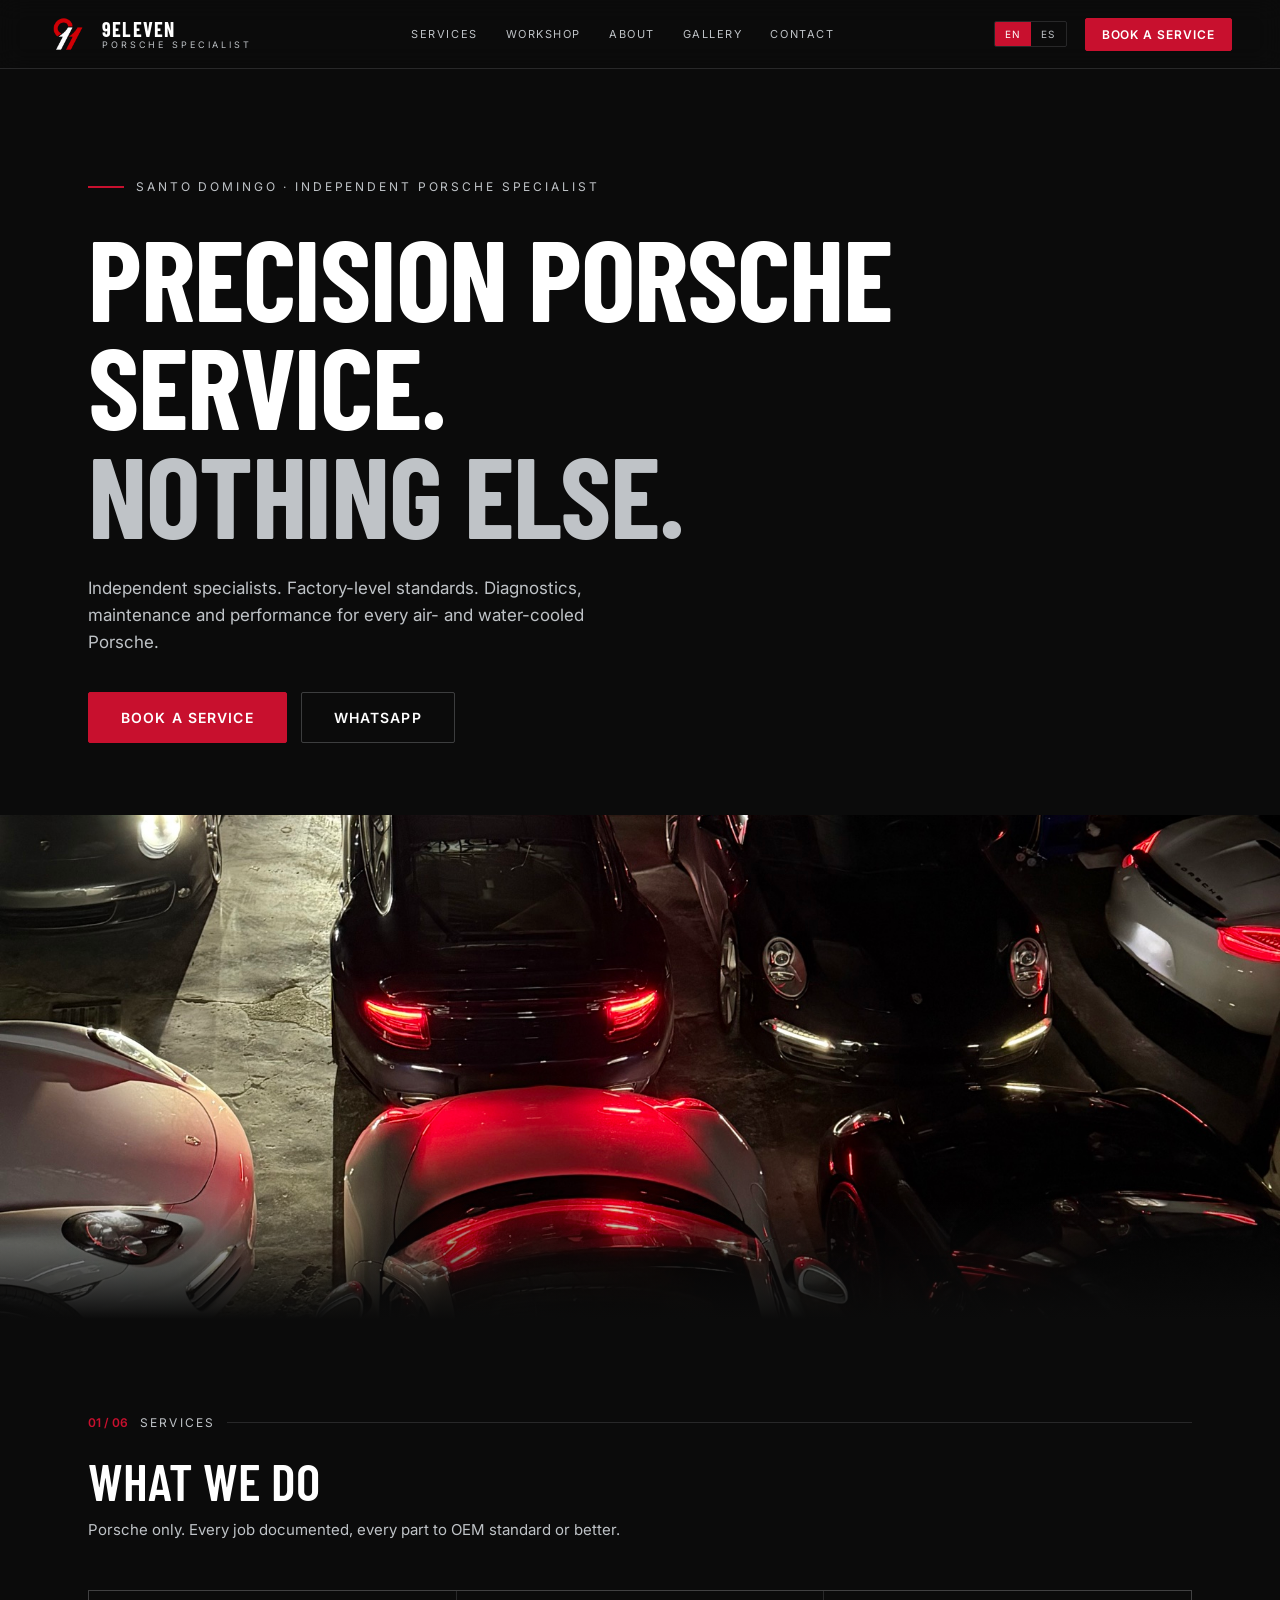
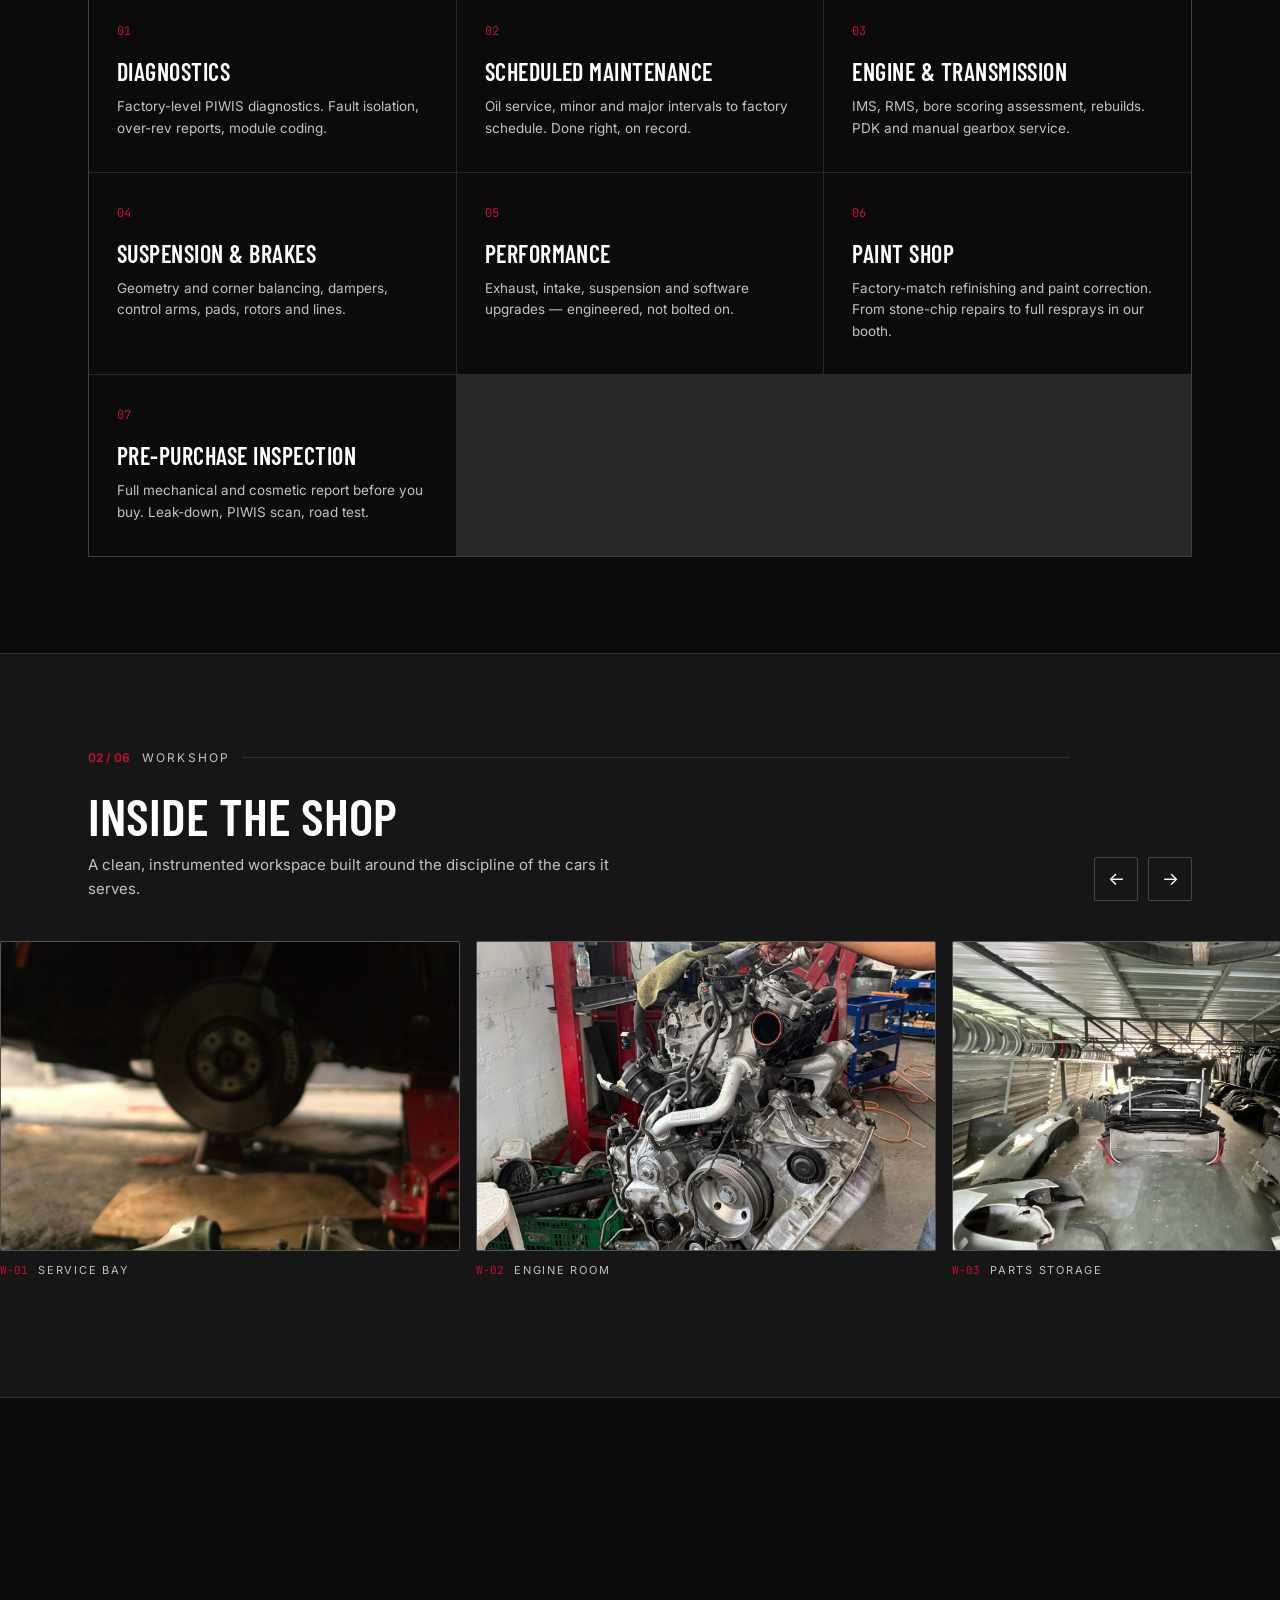
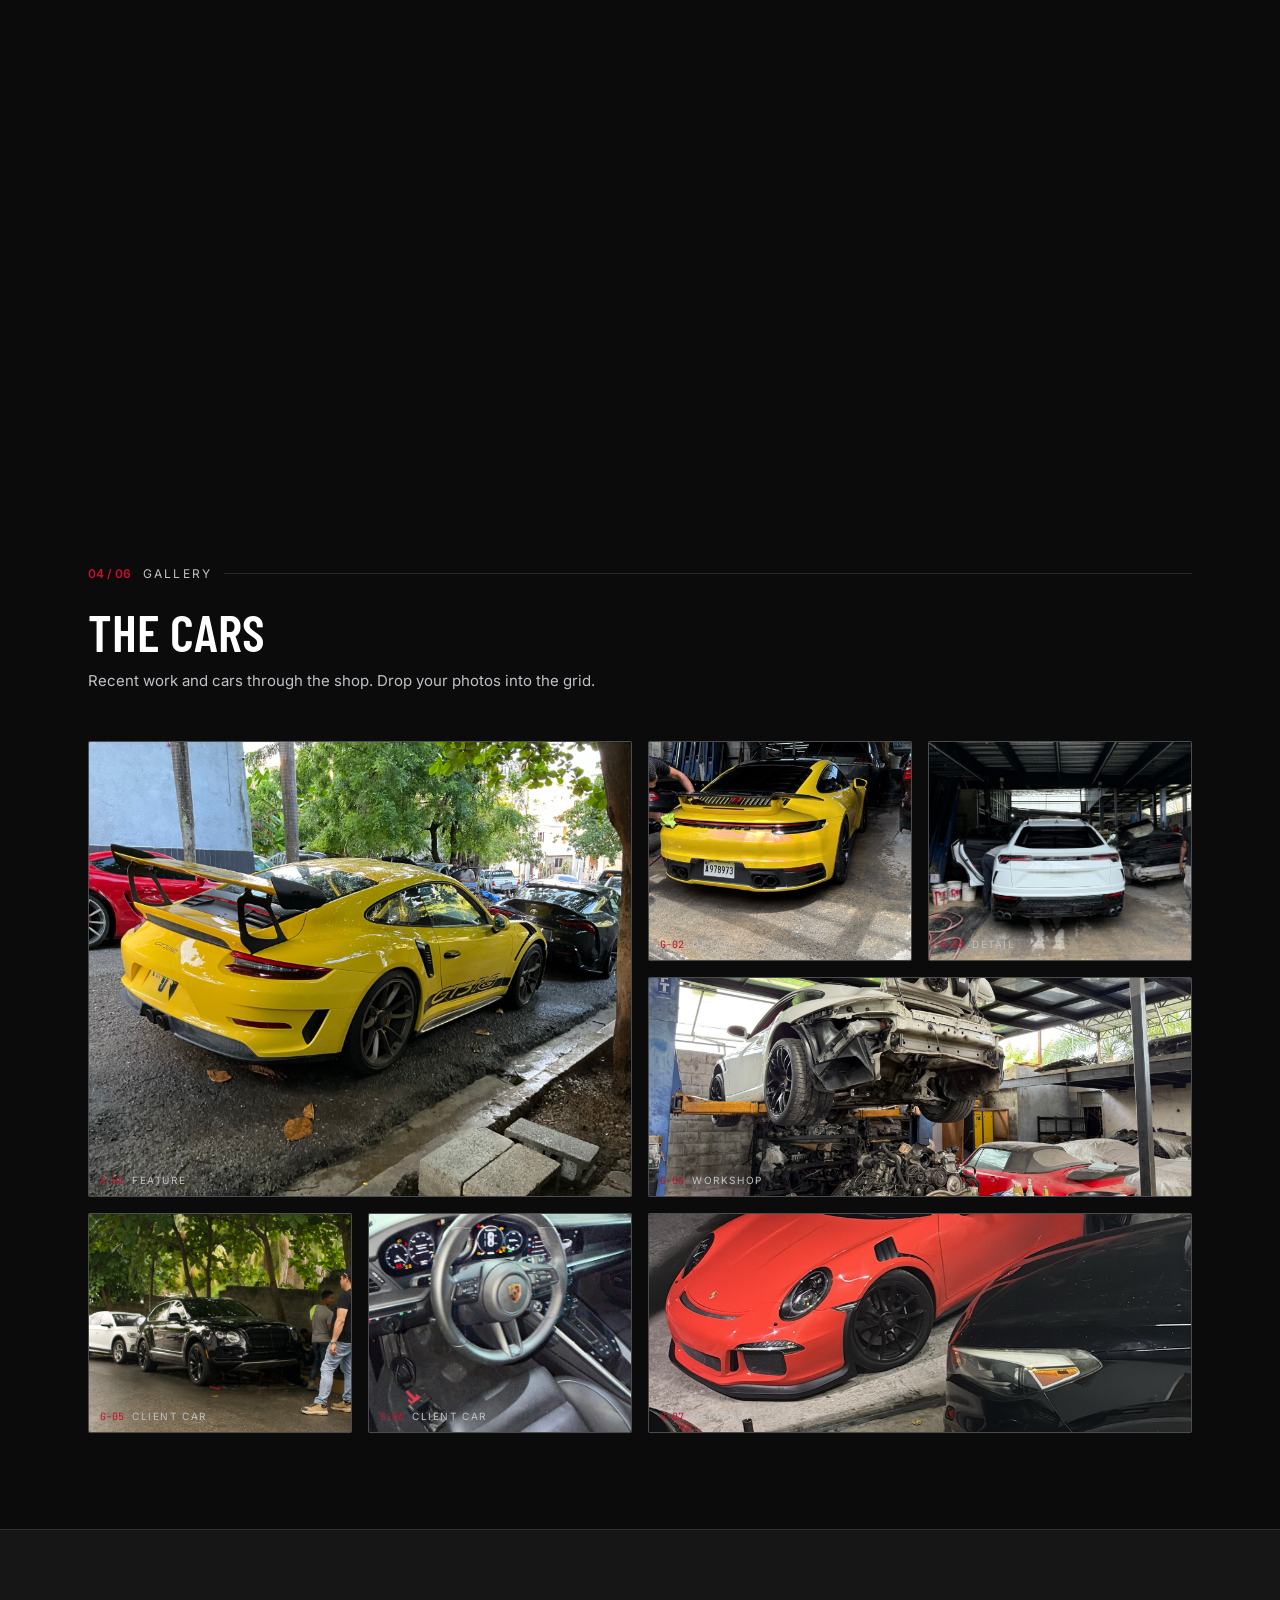
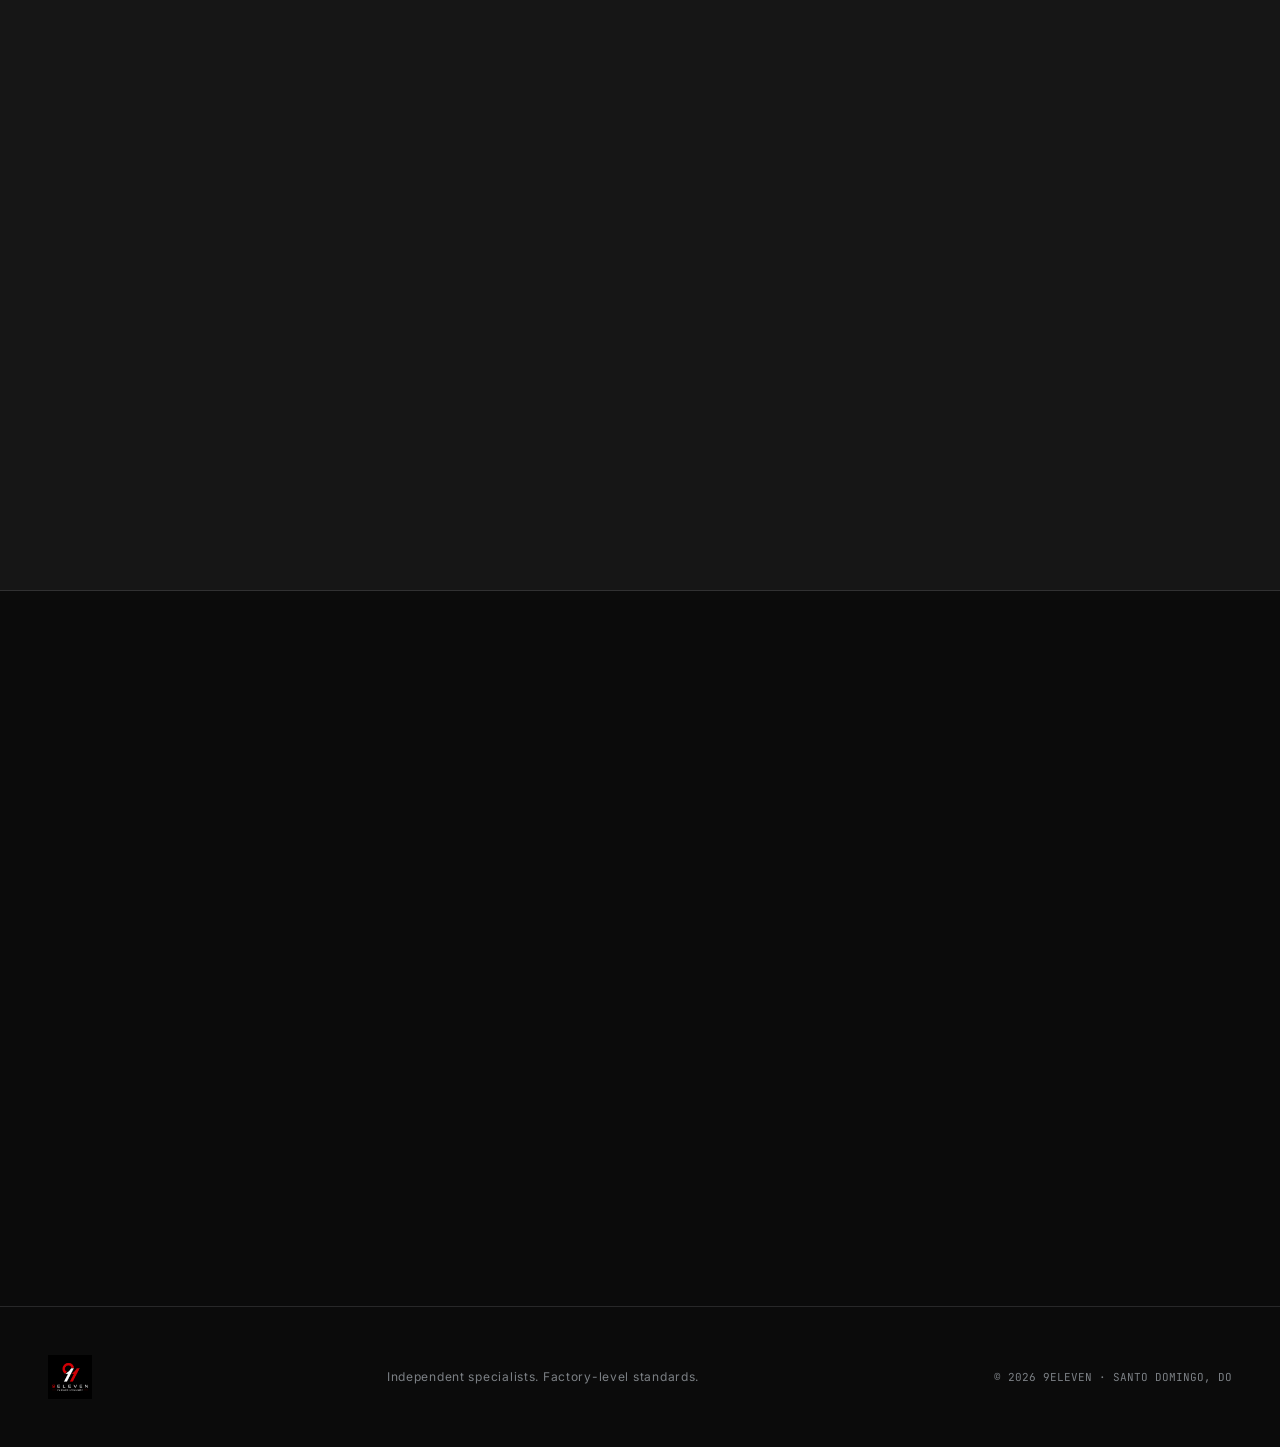
==== index.html @ f0d61837 "9Eleven Porsche specialist website — static site Independent Porsche workshop landing page for Santo" ====
<!DOCTYPE html>
<html lang="en">
<head>
<meta charset="utf-8">
<meta name="viewport" content="width=device-width, initial-scale=1">
<title>9ELEVEN — Independent Porsche Specialist, Santo Domingo</title>
<meta name="description" content="9Eleven is an independent Porsche workshop in Santo Domingo. Diagnostics, maintenance and performance for every air- and water-cooled Porsche.">
<link rel="icon" href="assets/logo-mark-transparent.png">
<link rel="stylesheet" href="styles.css?v=2">
</head>
<body>

<header class="site-header">
  <a href="#top" class="brand">
    <img src="assets/logo-mark-transparent.png" alt="9Eleven mark">
    <span class="brand-text">
      <span class="brand-name">9ELEVEN</span>
      <span class="brand-sub" data-t="navSub">Porsche Specialist</span>
    </span>
  </a>
  <nav class="main-nav" id="mainNav">
    <a href="#services" data-t="navServices">Services</a>
    <a href="#workshop" data-t="navWorkshop">Workshop</a>
    <a href="#about" data-t="navAbout">About</a>
    <a href="#gallery" data-t="navGallery">Gallery</a>
    <a href="#contact" data-t="navContact">Contact</a>
  </nav>
  <div class="header-right">
    <div class="lang-toggle">
      <button type="button" data-lang="en" class="active">EN</button>
      <button type="button" data-lang="es">ES</button>
    </div>
    <a href="#booking" class="btn btn-primary btn-sm" data-t="ctaBook">Book a service</a>
    <button type="button" class="nav-toggle" id="navToggle" aria-label="Menu" aria-expanded="false">
      <svg width="18" height="18" viewBox="0 0 24 24" fill="none" stroke="currentColor" stroke-width="2"><line x1="3" y1="6" x2="21" y2="6"/><line x1="3" y1="12" x2="21" y2="12"/><line x1="3" y1="18" x2="21" y2="18"/></svg>
    </button>
  </div>
</header>

<section id="top" class="hero">
  <div data-reveal="1">
    <div class="hero-eyebrow">
      <span class="bar"></span>
      <span data-t="heroEyebrow">Santo Domingo · Independent Porsche Specialist</span>
    </div>
    <h1><span data-t="heroTitle1">Precision Porsche service.</span><br><span class="dim" data-t="heroTitle2">Nothing else.</span></h1>
    <p data-t="heroSub">Independent specialists. Factory-level standards. Diagnostics, maintenance and performance for every air- and water-cooled Porsche.</p>
    <div class="hero-ctas">
      <a href="#booking" class="btn btn-primary btn-lg" data-t="ctaBook">Book a service</a>
      <a href="https://wa.me/18094407325" target="_blank" rel="noopener" class="btn btn-outline btn-lg" data-t="ctaWhatsApp">WhatsApp</a>
    </div>
  </div>
</section>

<div class="hero-image">
  <img src="assets/hero-shop.jpg" alt="9Eleven workshop — a row of Porsches inside the shop, Santo Domingo">
  <div class="fade"></div>
</div>

<section id="services" class="services-section">
  <div data-reveal="1" class="services-head">
    <div class="section-label"><span class="idx">01 / 06</span><span class="lbl" data-t="secServices">Services</span><span class="rule"></span></div>
    <h2 class="section-title" data-t="servicesTitle">What we do</h2>
    <p class="section-lead" data-t="servicesLead">Porsche only. Every job documented, every part to OEM standard or better.</p>
  </div>
  <div class="services-grid" id="servicesGrid"></div>
</section>

<section id="workshop" class="workshop-section">
  <div class="workshop-head" data-reveal="1">
    <div class="lead-block">
      <div class="section-label"><span class="idx">02 / 06</span><span class="lbl" data-t="secWorkshop">Workshop</span><span class="rule"></span></div>
      <h2 class="section-title" data-t="workshopTitle">Inside the shop</h2>
      <p class="section-lead" data-t="workshopLead">A clean, instrumented workspace built around the discipline of the cars it serves.</p>
    </div>
    <div class="workshop-arrows">
      <button type="button" class="arrow-btn" id="galleryPrev" aria-label="Previous">←</button>
      <button type="button" class="arrow-btn" id="galleryNext" aria-label="Next">→</button>
    </div>
  </div>
  <div class="workshop-track" id="workshopTrack"></div>
</section>

<section id="about" class="about-section">
  <div class="about-grid">
    <div data-reveal="1">
      <div class="section-label"><span class="idx">03 / 06</span><span class="lbl" data-t="secAbout">About</span><span class="rule"></span></div>
      <h2 class="section-title" data-t="aboutTitle">Built by enthusiasts, run like a race shop</h2>
      <p data-t="aboutBody1">9Eleven is an independent Porsche workshop in Santo Domingo. We serve owners, collectors and drivers who expect the standards of Porsche Motorsport — not a general repair shop.</p>
      <p data-t="aboutBody2">One brand, done properly: factory tooling, documented procedures, and honest engineering advice on what your car needs — and what it does not.</p>
      <div class="about-stats" id="aboutStats"></div>
    </div>
    <div data-reveal="1" class="about-image">
      <div class="img-slot">
        <img src="assets/about-team.jpg" alt="The 9Eleven team with their Porsche 911 race car at the track" loading="lazy">
      </div>
    </div>
  </div>
</section>

<section id="gallery" class="gallery-section">
  <div data-reveal="1" class="services-head">
    <div class="section-label"><span class="idx">04 / 06</span><span class="lbl" data-t="secGallery">Gallery</span><span class="rule"></span></div>
    <h2 class="section-title" data-t="galleryTitle">The cars</h2>
    <p class="section-lead" data-t="galleryLead">Recent work and cars through the shop. Drop your photos into the grid.</p>
  </div>
  <div class="gallery-grid" id="galleryGrid"></div>
</section>

<section id="booking" class="booking-section">
  <div class="booking-grid">
    <div class="booking-info" data-reveal="1">
      <div class="section-label"><span class="idx">05 / 06</span><span class="lbl" data-t="secBooking">Booking</span><span class="rule"></span></div>
      <h2 class="section-title" data-t="bookingTitle">Book your service</h2>
      <p data-t="bookingLead">Tell us about your car. We confirm every request personally, usually within one business day.</p>
      <div class="booking-meta">
        <span>TEL / WHATSAPP — 809-440-7325</span>
        <span data-t="hoursValue">MON–FRI 8:00–17:30 · SAT 8:00–12:00</span>
        <span>SANTO DOMINGO, DO</span>
      </div>
    </div>
    <div data-reveal="1">
      <div class="card" id="bookingCard">
        <div class="confirm-panel" id="confirmPanel" hidden>
          <span class="badge" data-t="confirmBadge">Request received</span>
          <div class="confirm-title" data-t="confirmTitle">We will be in touch</div>
          <p class="confirm-summary" id="confirmSummary"></p>
          <button type="button" class="btn btn-outline btn-md" id="resetFormBtn" data-t="confirmNew">New request</button>
        </div>

        <form class="form-grid" id="bookingForm">
          <div class="form-row">
            <div class="field" id="field-name">
              <label for="f-name" data-t="fName">Name</label>
              <input class="ds-input" id="f-name" name="name" type="text" data-t-placeholder="fNamePh" placeholder="Your name">
              <span class="field-error" data-t="errRequired">Required</span>
            </div>
            <div class="field" id="field-phone">
              <label for="f-phone" data-t="fPhone">Phone / WhatsApp</label>
              <input class="ds-input" id="f-phone" name="phone" type="tel" placeholder="809-000-0000">
              <span class="field-error" data-t="errRequired">Required</span>
            </div>
          </div>
          <div class="form-row">
            <div class="field" id="field-vehicle">
              <label for="f-vehicle" data-t="fVehicle">Vehicle</label>
              <input class="ds-input" id="f-vehicle" name="vehicle" type="text" data-t-placeholder="fVehiclePh" placeholder="e.g. 911 Carrera S (997.2) 2010">
              <span class="field-error" data-t="errRequired">Required</span>
            </div>
            <div class="field" id="field-service">
              <label for="f-service" data-t="fService">Service</label>
              <select class="ds-select" id="f-service" name="service"></select>
              <span class="field-error" data-t="errRequired">Required</span>
            </div>
          </div>
          <div class="field">
            <label for="f-date" data-t="fDate">Preferred date</label>
            <input class="ds-input" id="f-date" name="date" type="date">
          </div>
          <div class="field">
            <label for="f-message" data-t="fMessage">Message</label>
            <textarea class="ds-textarea" id="f-message" name="message" rows="4" data-t-placeholder="fMessagePh" placeholder="Symptoms, history, or anything we should know"></textarea>
          </div>
          <div class="form-submit-row">
            <button type="submit" class="btn btn-primary btn-lg" data-t="submit">Request appointment</button>
            <span class="submit-note" data-t="submitNote">No payment required to request.</span>
          </div>
        </form>
      </div>
    </div>
  </div>
</section>

<section id="contact" class="contact-section">
  <div data-reveal="1" class="services-head">
    <div class="section-label"><span class="idx">06 / 06</span><span class="lbl" data-t="secContact">Contact</span><span class="rule"></span></div>
    <h2 class="section-title" data-t="contactTitle">Find us</h2>
  </div>
  <div class="contact-grid">
    <div class="contact-col" data-reveal="1">
      <div class="contact-block">
        <span class="k" data-t="phoneLabel">Phone / WhatsApp</span>
        <a href="tel:+18094407325" class="contact-phone">809-440-7325</a>
      </div>
      <div class="contact-block">
        <span class="k" data-t="hoursLabel">Hours</span>
        <span class="contact-hours" data-t="hoursValue">MON–FRI 8:00–17:30 · SAT 8:00–12:00</span>
      </div>
      <div class="contact-block">
        <span class="k" data-t="locationLabel">Location</span>
        <span class="contact-loc" data-t="locationValue">C. Altamira 14, Santo Domingo, Dominican Republic.</span>
      </div>
      <div class="contact-ctas">
        <a href="https://wa.me/18094407325" target="_blank" rel="noopener" class="btn btn-primary btn-md">WhatsApp</a>
        <a href="tel:+18094407325" class="btn btn-outline btn-md" data-t="callUs">Call us</a>
      </div>
    </div>
    <div class="contact-map" data-reveal="1">
      <iframe title="Fausto Shop Porsche Partes Servicio — C. Altamira 14, Santo Domingo" loading="lazy" referrerpolicy="no-referrer-when-downgrade"
        src="https://www.google.com/maps?q=Fausto+Shop+Porsche+Partes+Servicio,+C.+Altamira+14,+Santo+Domingo&ll=18.4990442,-69.9678748&z=16&output=embed"></iframe>
    </div>
  </div>
</section>

<footer class="site-footer">
  <img src="assets/logo-lockup-full.png" alt="9Eleven Porsche Specialist">
  <span class="footer-tag" data-t="footerTag">Independent specialists. Factory-level standards.</span>
  <span class="footer-copy">© 2026 9ELEVEN · SANTO DOMINGO, DO</span>
</footer>

<div class="wa-toast" id="waToast"></div>

<script src="script.js?v=7"></script>
</body>
</html>
---- styles.css ----
@import url('https://fonts.googleapis.com/css2?family=Barlow+Condensed:wght@400;500;600;700&family=Inter:wght@400;500;600;700&family=JetBrains+Mono:wght@400;500&display=swap');

:root{
  --black-matte:#0B0B0B;
  --black-carbon:#161616;
  --black-carbon-2:#1E1E1E;
  --white:#FFFFFF;
  --red-guards:#C8102E;
  --red-guards-hover:#E01230;
  --red-guards-press:#A20D26;
  --silver-metallic:#BFC3C7;
  --silver-metallic-dim:#7C8085;
  --line-hairline:rgba(191,195,199,0.16);
  --line-hairline-strong:rgba(191,195,199,0.28);

  --surface-base:var(--black-matte);
  --surface-raised:var(--black-carbon);
  --surface-raised-2:var(--black-carbon-2);
  --surface-inverse:var(--white);

  --text-primary:var(--white);
  --text-secondary:var(--silver-metallic);
  --text-tertiary:var(--silver-metallic-dim);
  --text-on-inverse:var(--black-matte);
  --text-accent:var(--red-guards);

  --accent-primary:var(--red-guards);
  --accent-primary-hover:var(--red-guards-hover);
  --accent-primary-press:var(--red-guards-press);

  --border-subtle:var(--line-hairline);
  --border-strong:var(--line-hairline-strong);
  --border-accent:var(--red-guards);

  --focus-ring:var(--red-guards);

  --font-display:"Barlow Condensed",Arial Narrow,sans-serif;
  --font-body:"Inter",Helvetica,Arial,sans-serif;
  --font-mono:"JetBrains Mono","Roboto Mono",Consolas,monospace;

  --radius-sm:2px;
  --radius-md:4px;
  --radius-pill:999px;

  --duration-fast:120ms;
  --duration-normal:220ms;
  --ease-standard:cubic-bezier(.4,0,.2,1);

  --shadow-card:0 1px 0 rgba(255,255,255,0.04) inset,0 20px 40px -20px rgba(0,0,0,0.8);
  --gradient-fade-bottom:linear-gradient(180deg,rgba(11,11,11,0) 0%,rgba(11,11,11,1) 100%);

  /* fluid layout scales */
  --pad-x:clamp(20px,5vw,48px);
  --pad-section:clamp(56px,10vw,96px);
}

*{box-sizing:border-box}
body{
  margin:0;
  background:var(--surface-base);
  color:#fff;
  font-family:var(--font-body);
  min-height:100vh;
}
a{color:var(--silver-metallic); text-decoration:none}
a:hover{color:var(--red-guards)}
::selection{background:var(--red-guards); color:#fff}
img{max-width:100%; display:block}
button{font-family:var(--font-body)}

.container{max-width:1200px; margin:0 auto; padding:0 var(--pad-x)}

/* NAV */
.site-header{
  position:sticky; top:0; z-index:50;
  display:flex; align-items:center; justify-content:space-between; gap:24px;
  padding:14px var(--pad-x);
  background:rgba(11,11,11,0.82);
  backdrop-filter:blur(12px);
  border-bottom:1px solid var(--border-subtle);
}
.brand{display:flex; align-items:center; gap:14px; text-decoration:none}
.brand img{height:40px; width:auto}
.brand-text{display:flex; flex-direction:column; line-height:1.05}
.brand-name{font-family:var(--font-display); font-size:20px; font-weight:700; letter-spacing:0.06em; color:#fff}
.brand-sub{font-size:9px; letter-spacing:0.32em; color:var(--text-secondary); text-transform:uppercase}

.main-nav{display:flex; align-items:center; gap:28px}
.main-nav a{
  font-size:11px; letter-spacing:0.14em; text-transform:uppercase;
  color:var(--text-secondary); text-decoration:none;
  transition:color var(--duration-fast) var(--ease-standard);
}
.main-nav a:hover{color:#fff}

.header-right{display:flex; align-items:center; gap:18px; flex:none}
.lang-toggle{display:flex; flex:none; border:1px solid var(--border-subtle); border-radius:2px; overflow:hidden}
.lang-toggle button{
  font-size:10px; letter-spacing:0.12em; padding:6px 10px; border:none; cursor:pointer;
  background:transparent; color:var(--text-secondary); font-family:var(--font-body);
  transition:all var(--duration-fast) var(--ease-standard);
}
.lang-toggle button.active{background:var(--red-guards); color:#fff}

.nav-toggle{display:none; background:transparent; border:1px solid var(--border-subtle); color:#fff; width:40px; height:36px; border-radius:2px; cursor:pointer; align-items:center; justify-content:center}

/* Button component */
.btn{
  font-family:var(--font-body); font-weight:600; letter-spacing:0.08em; text-transform:uppercase;
  border:1px solid transparent; border-radius:var(--radius-sm); cursor:pointer;
  transition:all var(--duration-fast) var(--ease-standard);
  display:inline-flex; align-items:center; justify-content:center; gap:8px;
  text-decoration:none;
}
.btn-sm{padding:8px 16px; font-size:12px}
.btn-md{padding:12px 24px; font-size:13px}
.btn-lg{padding:16px 32px; font-size:14px}
.btn-primary{background:var(--accent-primary); color:#fff; border-color:var(--accent-primary)}
.btn-primary:hover{background:var(--accent-primary-hover); border-color:var(--accent-primary-hover); color:#fff}
.btn-primary:active{background:var(--accent-primary-press); border-color:var(--accent-primary-press)}
.btn-outline{background:transparent; color:var(--text-primary); border-color:var(--border-strong)}
.btn-outline:hover{border-color:#fff; color:#fff}
.btn:disabled{cursor:not-allowed; opacity:0.4}

/* Section shared */
section{scroll-margin-top:72px}
.section-label{display:flex; align-items:center; gap:12px; font-family:var(--font-body)}
.section-label .idx{color:var(--text-accent); font-size:12px; font-weight:600; white-space:nowrap}
.section-label .lbl{font-size:12px; letter-spacing:0.18em; text-transform:uppercase; color:var(--text-secondary)}
.section-label .rule{flex:1; height:1px; background:var(--border-subtle)}
.section-title{font-family:var(--font-display); font-size:clamp(34px,5.5vw,52px); font-weight:600; text-transform:uppercase; line-height:1; margin:24px 0 12px}
.section-lead{color:var(--text-secondary); font-size:15px; max-width:560px; margin:0; line-height:1.6}

[data-reveal]{opacity:0; transform:translateY(26px); transition:opacity 0.7s cubic-bezier(0.2,0.6,0.2,1), transform 0.7s cubic-bezier(0.2,0.6,0.2,1)}
[data-reveal].is-visible{opacity:1; transform:translateY(0)}

/* HERO */
.hero{padding:clamp(64px,12vw,110px) var(--pad-x) clamp(48px,8vw,72px); max-width:1200px; margin:0 auto}
.hero-eyebrow{display:flex; align-items:center; gap:12px; margin-bottom:28px}
.hero-eyebrow .bar{width:36px; height:2px; background:var(--red-guards)}
.hero-eyebrow span{font-size:12px; letter-spacing:0.24em; text-transform:uppercase; color:var(--text-secondary)}
.hero h1{
  font-family:var(--font-display); font-size:clamp(56px,9vw,118px); font-weight:700; line-height:0.94;
  letter-spacing:-0.01em; text-transform:uppercase; margin:0; color:#fff; text-wrap:balance;
}
.hero h1 .dim{color:var(--text-secondary)}
.hero p{font-size:clamp(15px,2vw,17px); line-height:1.6; color:var(--text-secondary); max-width:520px; margin:28px 0 36px}
.hero-ctas{display:flex; gap:14px; flex-wrap:wrap}

.hero-image{position:relative; width:100%; height:clamp(260px,56vh,720px); min-height:260px}
.hero-image img{width:100%; height:100%; object-fit:cover}
.hero-image .fade{position:absolute; inset:auto 0 0 0; height:120px; background:var(--gradient-fade-bottom); pointer-events:none}

/* SERVICES */
.services-section{padding:var(--pad-section) var(--pad-x); max-width:1200px; margin:0 auto}
.services-head{margin-bottom:48px}
.services-grid{
  display:grid; grid-template-columns:repeat(auto-fit,minmax(300px,1fr)); gap:1px;
  background:var(--border-subtle); border:1px solid var(--border-subtle);
}
.service-card{background:var(--surface-base); padding:32px 28px; transition:background var(--duration-normal) ease}
.service-card:hover{background:var(--surface-raised)}
.service-num{font-family:var(--font-mono); font-size:12px; color:var(--text-accent); margin-bottom:18px}
.service-title{font-family:var(--font-display); font-size:24px; font-weight:600; text-transform:uppercase; letter-spacing:0.02em; margin-bottom:10px}
.service-desc{font-size:13.5px; line-height:1.6; color:var(--text-secondary)}

/* WORKSHOP GALLERY */
.workshop-section{padding:var(--pad-section) 0; background:var(--surface-raised); border-top:1px solid var(--border-subtle); border-bottom:1px solid var(--border-subtle)}
.workshop-head{max-width:1200px; margin:0 auto; padding:0 var(--pad-x) 40px; display:flex; align-items:flex-end; justify-content:space-between; gap:24px; flex-wrap:wrap}
.workshop-head .lead-block{flex:1}
.workshop-arrows{display:flex; gap:10px}
.arrow-btn{
  width:44px; height:44px; background:transparent; border:1px solid var(--border-strong); color:#fff;
  font-size:18px; cursor:pointer; border-radius:2px; transition:all var(--duration-fast) var(--ease-standard);
  display:flex; align-items:center; justify-content:center;
}
.arrow-btn:hover{border-color:#C8102E; color:#C8102E}
.workshop-track{display:flex; gap:16px; overflow-x:auto; scroll-snap-type:x mandatory; padding:0 var(--pad-x) 24px; scrollbar-width:none}
.workshop-track::-webkit-scrollbar{display:none}
.workshop-item{flex:none; width:min(460px,84vw); margin:0; scroll-snap-align:start}
.workshop-item .slot{width:100%; aspect-ratio:460/310; height:auto}
.workshop-item figcaption{display:flex; gap:10px; align-items:baseline; margin-top:12px}
.workshop-item .num{font-family:var(--font-mono); font-size:11px; color:var(--text-accent)}
.workshop-item .lbl{font-size:11px; letter-spacing:0.16em; text-transform:uppercase; color:var(--text-secondary)}

/* placeholder image slot */
.img-slot{
  position:relative; width:100%; height:100%;
  background:color-mix(in srgb, var(--silver-metallic) 8%, transparent);
  border:1px solid color-mix(in srgb, var(--silver-metallic) 30%, transparent);
  border-radius:2px; overflow:hidden;
  display:flex; flex-direction:column; align-items:center; justify-content:center; gap:8px;
  text-align:center; padding:16px;
}
.img-slot img{position:absolute; inset:0; width:100%; height:100%; object-fit:cover}
.img-slot svg{opacity:0.35; width:28px; height:28px}
.img-slot .cap{font-size:11px; letter-spacing:0.04em; color:var(--text-tertiary); max-width:85%; line-height:1.5}

/* ABOUT */
.about-section{padding:var(--pad-section) var(--pad-x); max-width:1200px; margin:0 auto}
.about-grid{display:grid; grid-template-columns:1.1fr 0.9fr; gap:clamp(32px,5vw,64px); align-items:start}
.about-grid p{color:var(--text-secondary); font-size:15px; line-height:1.7; margin:0 0 16px}
.about-stats{display:flex; gap:clamp(28px,5vw,56px); flex-wrap:wrap; margin-top:40px}
.stat-value{font-family:var(--font-display); font-size:clamp(32px,4.5vw,44px); line-height:1; color:#fff; font-weight:600}
.stat-value .unit{font-size:20px; color:var(--text-accent); margin-left:4px}
.stat-label{font-size:11px; letter-spacing:0.12em; text-transform:uppercase; color:var(--text-tertiary); margin-top:6px}
.about-image{width:100%; height:480px}

/* GALLERY GRID */
.gallery-section{padding:var(--pad-section) var(--pad-x); max-width:1200px; margin:0 auto}
.gallery-grid{display:grid; grid-template-columns:repeat(4,1fr); grid-auto-rows:clamp(160px,22vw,220px); gap:16px}
.gallery-item{margin:0; position:relative}
.gallery-item figcaption{position:absolute; left:12px; bottom:10px; display:flex; gap:8px; align-items:baseline; pointer-events:none; z-index:2}
.gallery-item .num{font-family:var(--font-mono); font-size:10px; color:var(--text-accent)}
.gallery-item .lbl{font-size:10px; letter-spacing:0.16em; text-transform:uppercase; color:var(--text-secondary)}
.gallery-item.c2{grid-column:span 2}
.gallery-item.r2{grid-row:span 2}

/* BOOKING */
.booking-section{padding:var(--pad-section) var(--pad-x); background:var(--surface-raised); border-top:1px solid var(--border-subtle); border-bottom:1px solid var(--border-subtle)}
.booking-grid{max-width:1200px; margin:0 auto; display:grid; grid-template-columns:0.8fr 1.2fr; gap:clamp(32px,5vw,64px); align-items:start}
.booking-info p{color:var(--text-secondary); font-size:15px; line-height:1.7; margin:0 0 28px}
.booking-meta{display:flex; flex-direction:column; gap:10px; font-family:var(--font-mono); font-size:13px; color:var(--text-secondary)}

.card{background:var(--surface-raised); border:1px solid var(--border-subtle); border-radius:var(--radius-md); box-shadow:var(--shadow-card); padding:24px}

.form-grid{display:flex; flex-direction:column; gap:18px}
.form-row{display:grid; grid-template-columns:1fr 1fr; gap:18px}
.field{display:flex; flex-direction:column; gap:5px}
.field label, .field-label{font-size:11px; letter-spacing:0.1em; text-transform:uppercase; color:var(--text-secondary)}
.field .field-error{font-size:11px; color:var(--red-guards); display:none}
.field.has-error .field-error{display:block}
.field.has-error input, .field.has-error select{border-color:var(--red-guards)}
input.ds-input, select.ds-select, textarea.ds-textarea{
  background:var(--surface-raised-2); border:1px solid var(--border-subtle); border-radius:var(--radius-sm);
  padding:11px 14px; color:var(--text-primary); font-size:14px; font-family:var(--font-body); outline:none;
  width:100%; transition:border-color var(--duration-fast) var(--ease-standard);
}
input.ds-input:focus, select.ds-select:focus, textarea.ds-textarea:focus{border-color:var(--focus-ring)}
textarea.ds-textarea{resize:vertical}
.form-submit-row{display:flex; align-items:center; gap:16px; flex-wrap:wrap}
.submit-note{font-size:12px; color:var(--text-tertiary)}

.badge{
  display:inline-flex; align-items:center; gap:6px; font-family:var(--font-body); font-size:11px; font-weight:600;
  letter-spacing:0.1em; text-transform:uppercase; padding:4px 10px; border-radius:var(--radius-pill);
  background:rgba(200,16,46,0.12); color:var(--red-guards); border:1px solid rgba(200,16,46,0.4);
}
.confirm-panel{display:flex; flex-direction:column; gap:18px; padding:24px 8px; align-items:flex-start}
.confirm-panel[hidden]{display:none}
.form-grid[hidden]{display:none}
.confirm-title{font-family:var(--font-display); font-size:clamp(26px,4vw,34px); font-weight:600; text-transform:uppercase; line-height:1.05}
.confirm-summary{color:var(--text-secondary); font-size:14px; line-height:1.7; margin:0}

/* CONTACT */
.contact-section{padding:var(--pad-section) var(--pad-x); max-width:1200px; margin:0 auto}
.contact-grid{display:grid; grid-template-columns:0.9fr 1.1fr; gap:clamp(32px,5vw,64px); align-items:stretch}
.contact-col{display:flex; flex-direction:column; gap:32px}
.contact-block{display:flex; flex-direction:column; gap:8px}
.contact-block .k{font-size:11px; letter-spacing:0.18em; text-transform:uppercase; color:var(--text-tertiary)}
.contact-phone{font-family:var(--font-display); font-size:clamp(30px,5vw,40px); font-weight:600; color:#fff; text-decoration:none; word-break:keep-all}
.contact-phone:hover{color:var(--red-guards)}
.contact-hours{font-family:var(--font-mono); font-size:14px; color:var(--text-secondary); line-height:1.8}
.contact-loc{font-size:15px; color:var(--text-secondary); line-height:1.6}
.contact-ctas{display:flex; gap:14px; margin-top:8px}
.contact-map{width:100%; min-height:380px}
.contact-map iframe{width:100%; height:100%; min-height:380px; border:0; border-radius:2px; filter:grayscale(0.4) invert(0.92) contrast(0.9);}

/* FOOTER */
.site-footer{border-top:1px solid var(--border-subtle); padding:clamp(28px,5vw,48px) var(--pad-x); display:flex; align-items:center; justify-content:space-between; gap:24px; flex-wrap:wrap}
.site-footer img{height:44px; width:auto}
.footer-tag{font-size:12px; color:var(--text-tertiary); letter-spacing:0.06em}
.footer-copy{font-family:var(--font-mono); font-size:11px; color:var(--text-tertiary)}

/* Toast (WhatsApp handoff notice) */
.wa-toast{
  position:fixed; left:50%; bottom:28px; transform:translate(-50%,20px); z-index:200;
  background:var(--surface-raised-2); border:1px solid var(--border-strong); border-radius:var(--radius-sm);
  padding:12px 18px; font-size:13px; color:#fff; box-shadow:var(--shadow-card); opacity:0; pointer-events:none;
  transition:all var(--duration-normal) var(--ease-standard); max-width:90vw; text-align:center;
}
.wa-toast.show{opacity:1; transform:translate(-50%,0)}

/* Tablet and below */
@media (max-width:960px){
  .main-nav{display:none}
  .main-nav.open{
    display:flex; flex-direction:column; align-items:flex-start; gap:0;
    position:absolute; top:100%; left:0; right:0;
    background:var(--surface-base); border-bottom:1px solid var(--border-subtle);
    padding:8px 20px 16px;
  }
  .main-nav.open a{padding:14px 0; width:100%; border-bottom:1px solid var(--border-subtle); font-size:13px}
  .main-nav.open a:last-child{border-bottom:none}
  .nav-toggle{display:flex}
  .about-grid, .booking-grid, .contact-grid{grid-template-columns:1fr}
  .about-image{height:clamp(280px,50vw,480px)}
  .contact-map{min-height:320px}
  .contact-map iframe{min-height:320px}
  .gallery-grid{grid-template-columns:repeat(2,1fr)}
  .gallery-item.c2{grid-column:span 2}
  .form-row{grid-template-columns:1fr}
}

/* Phones */
@media (max-width:600px){
  .gallery-grid{grid-template-columns:1fr; grid-auto-rows:clamp(200px,52vw,240px)}
  .gallery-item.c2{grid-column:span 1}
  .gallery-item.r2{grid-row:span 1}
  .hero-ctas .btn{flex:1 1 auto; min-width:0}
  .workshop-arrows{display:none}
  .confirm-panel{padding:16px 0}
  .card{padding:18px}
}

/* Small phones */
@media (max-width:520px){
  .header-right .btn-primary{display:none}
  .brand-sub{display:none}
  .brand img{height:34px}
  .header-right{gap:10px}
}
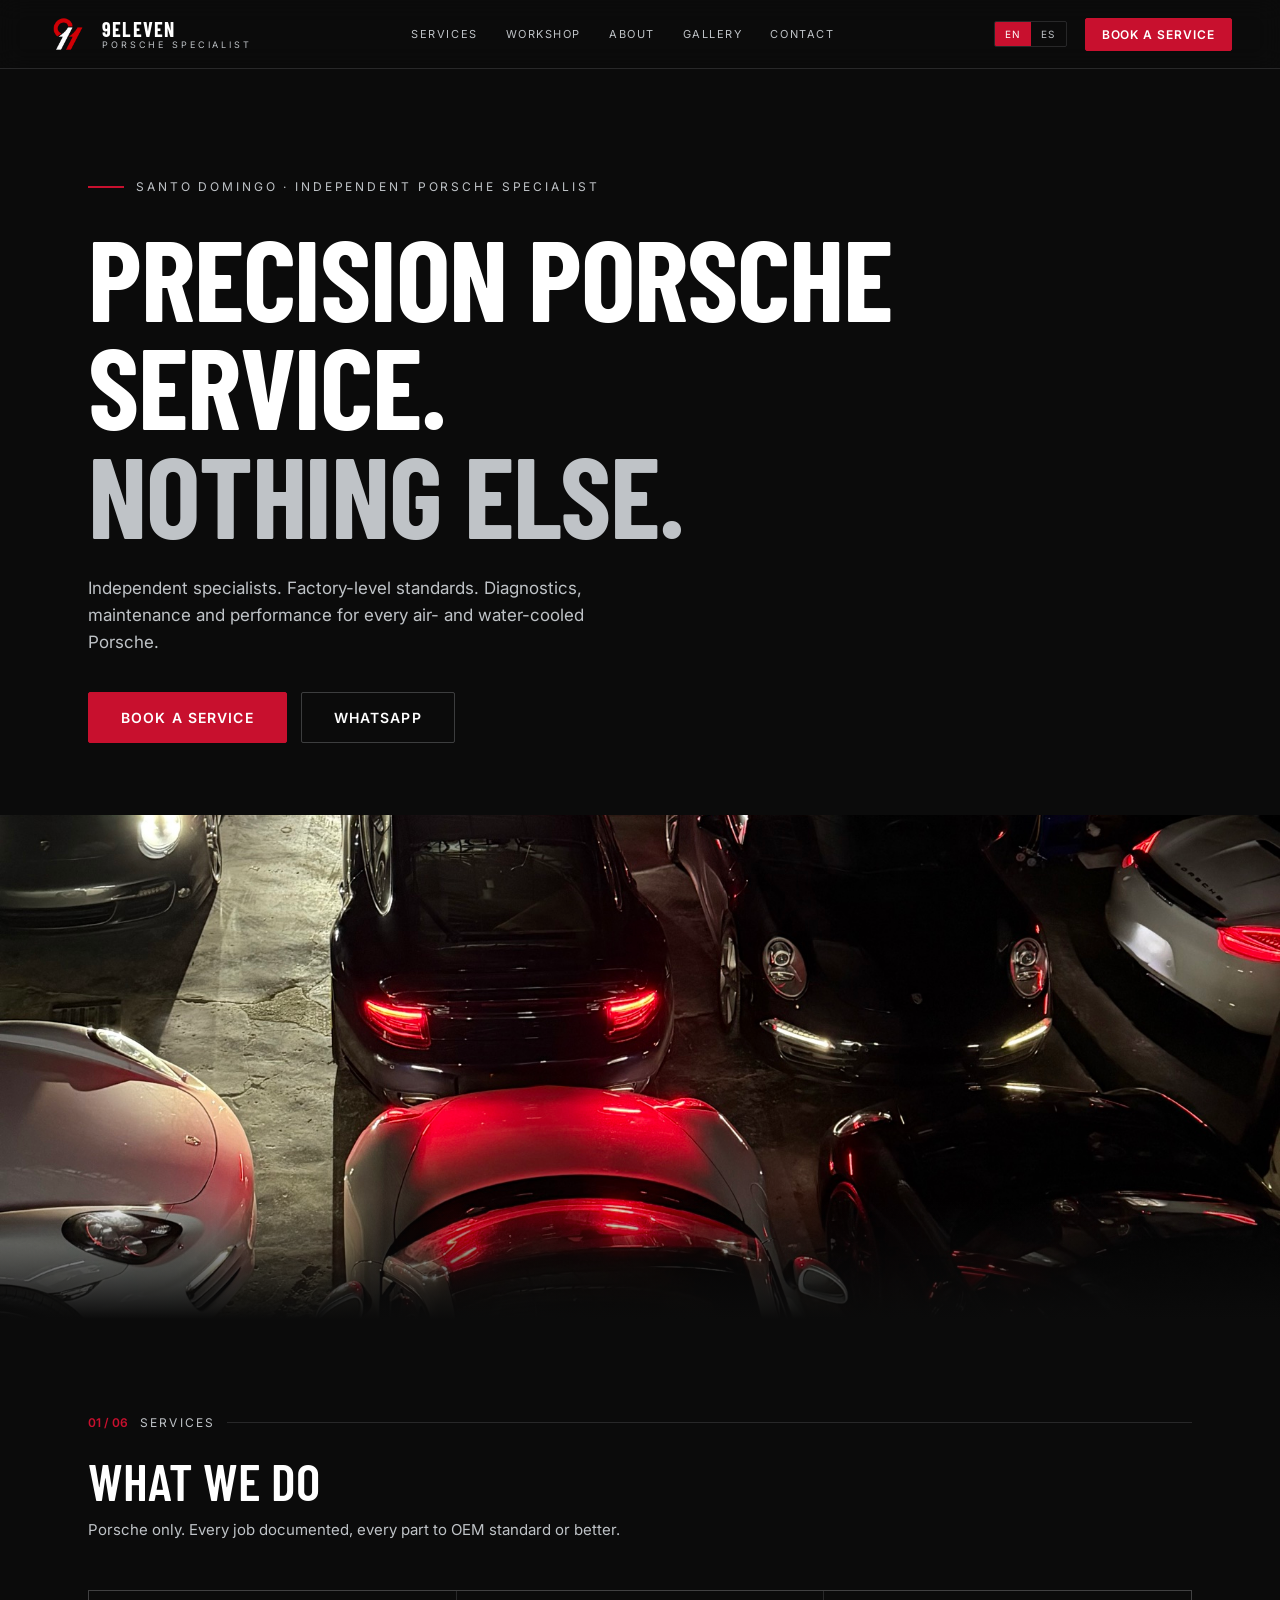
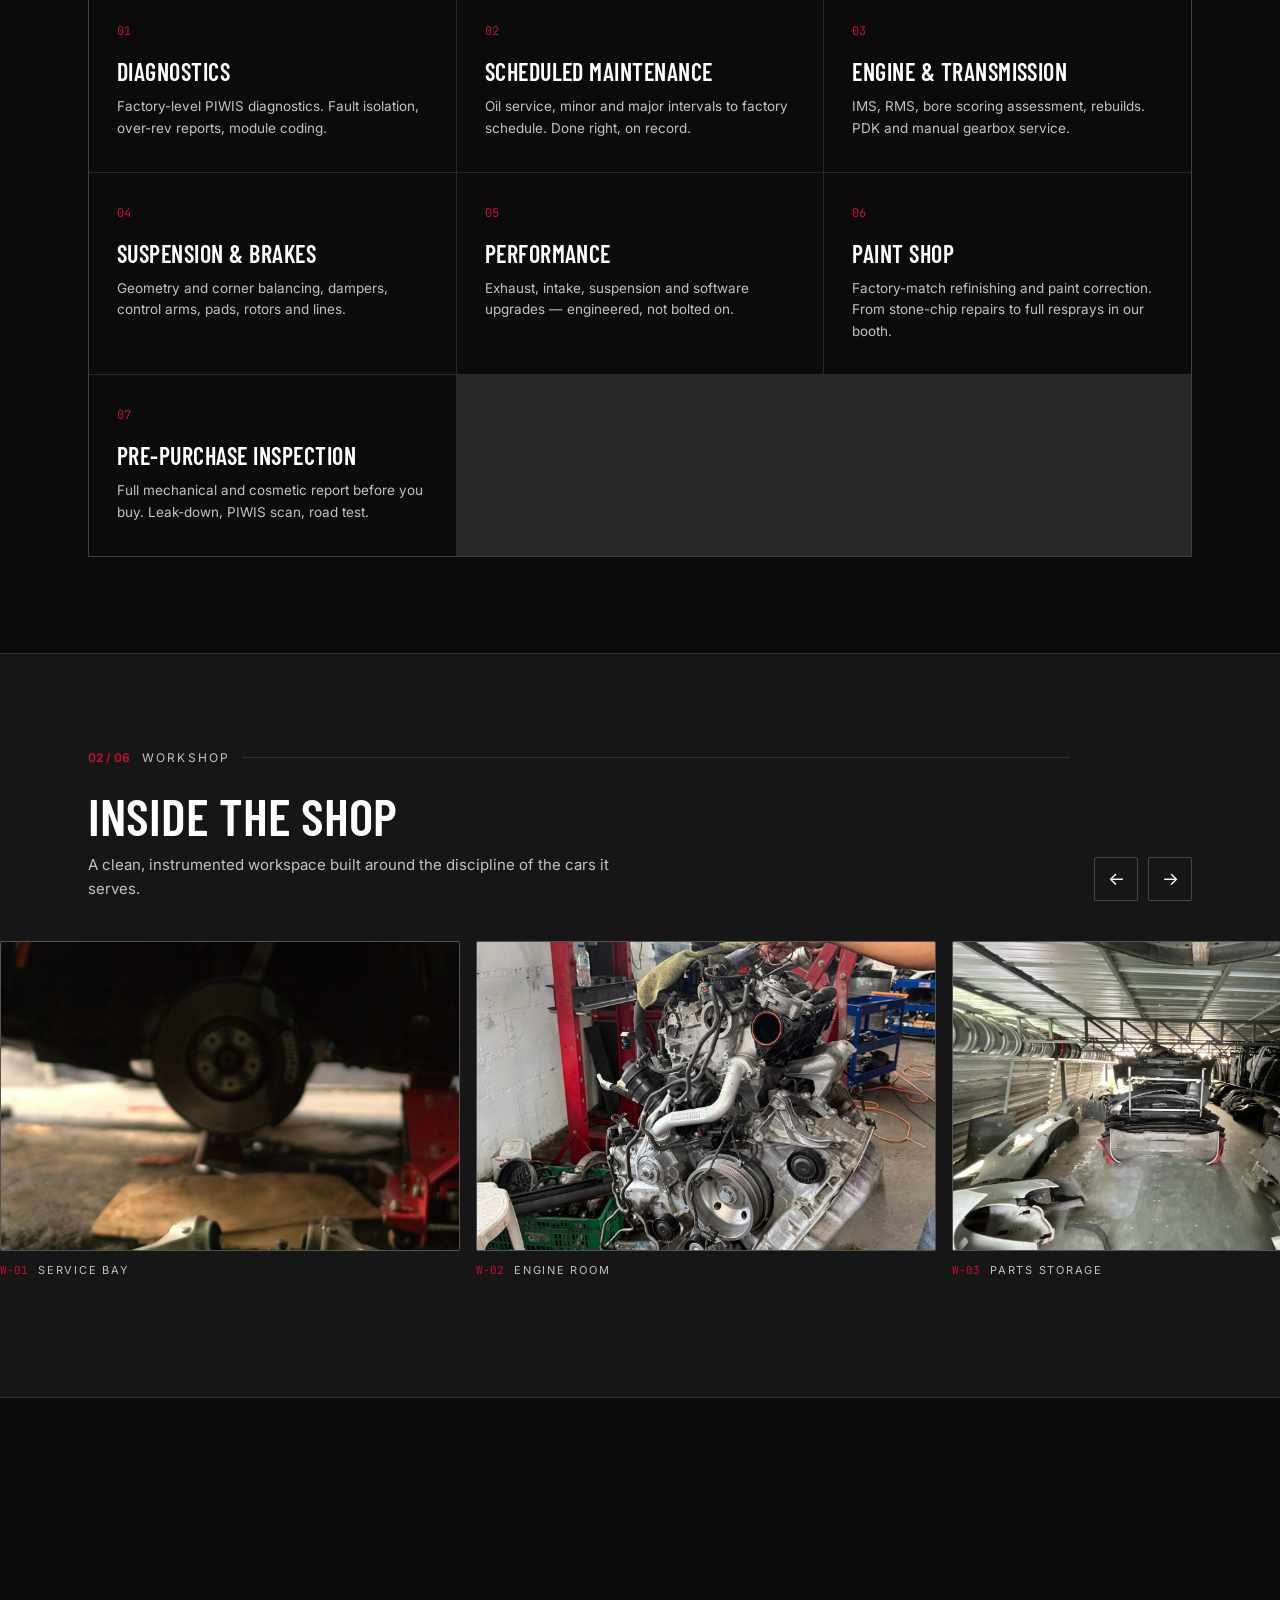
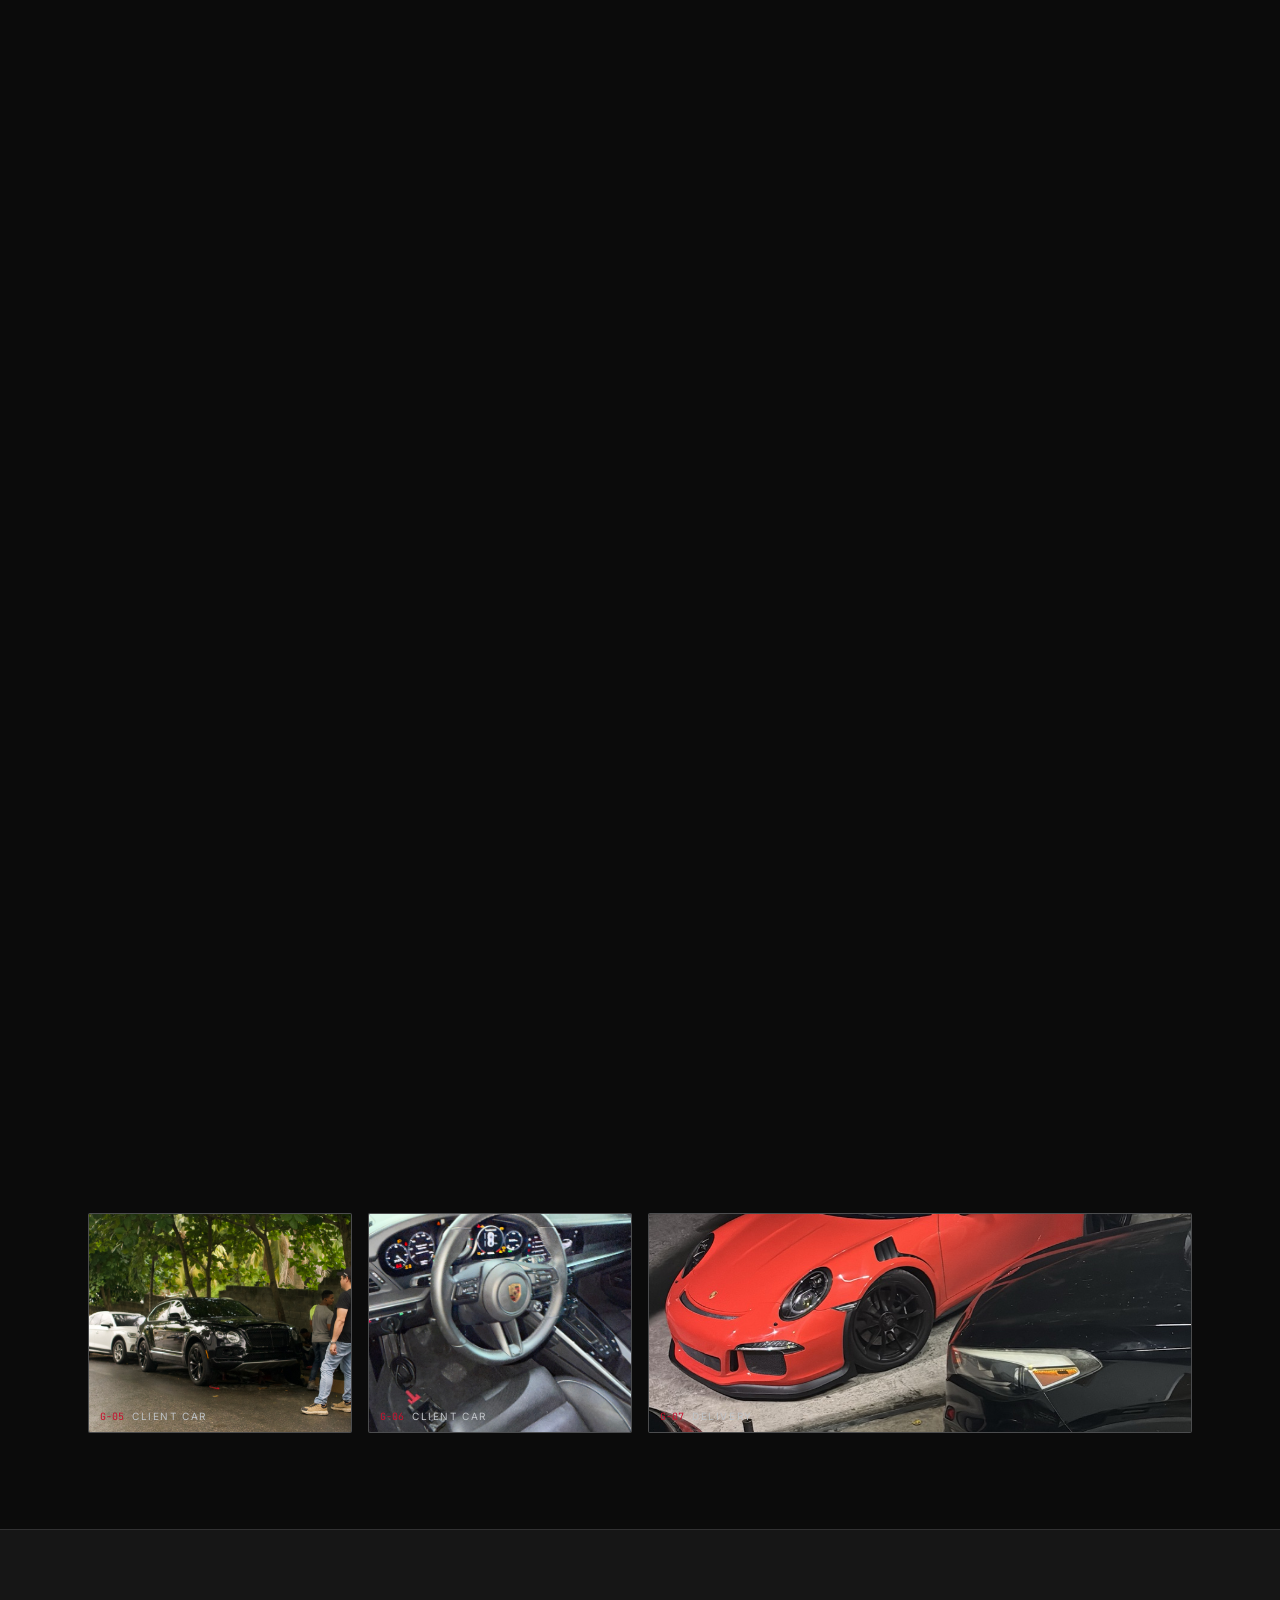
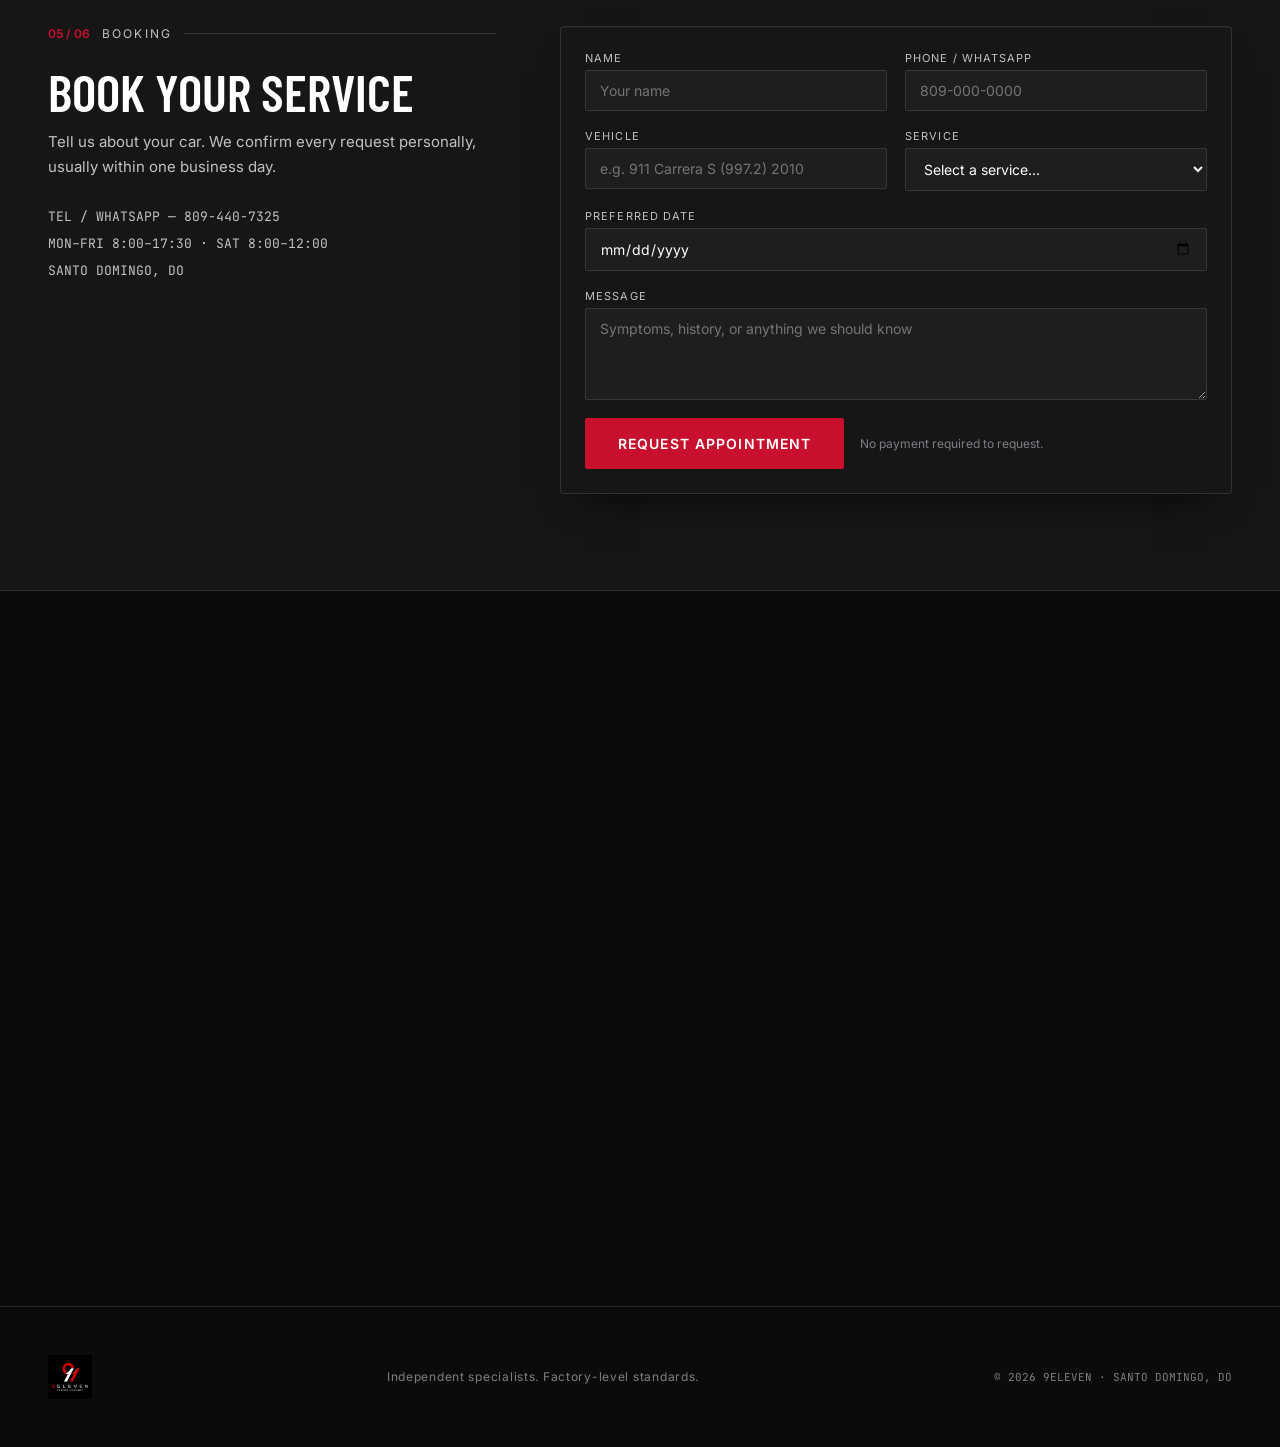
==== commit d26e4607: "Update Find Us map to 9Eleven Porsche Exclusive Google listing Co-Authored-By: Claude Opus 4.8 <nore" ====
--- a/index.html
+++ b/index.html
@@ -196,8 +196,8 @@
       </div>
     </div>
     <div class="contact-map" data-reveal="1">
-      <iframe title="Fausto Shop Porsche Partes Servicio — C. Altamira 14, Santo Domingo" loading="lazy" referrerpolicy="no-referrer-when-downgrade"
-        src="https://www.google.com/maps?q=Fausto+Shop+Porsche+Partes+Servicio,+C.+Altamira+14,+Santo+Domingo&ll=18.4990442,-69.9678748&z=16&output=embed"></iframe>
+      <iframe title="9Eleven Porsche Exclusive — C. Altamira 14, Santo Domingo" loading="lazy" referrerpolicy="no-referrer-when-downgrade"
+        src="https://www.google.com/maps?cid=709079651819508167&output=embed"></iframe>
     </div>
   </div>
 </section>
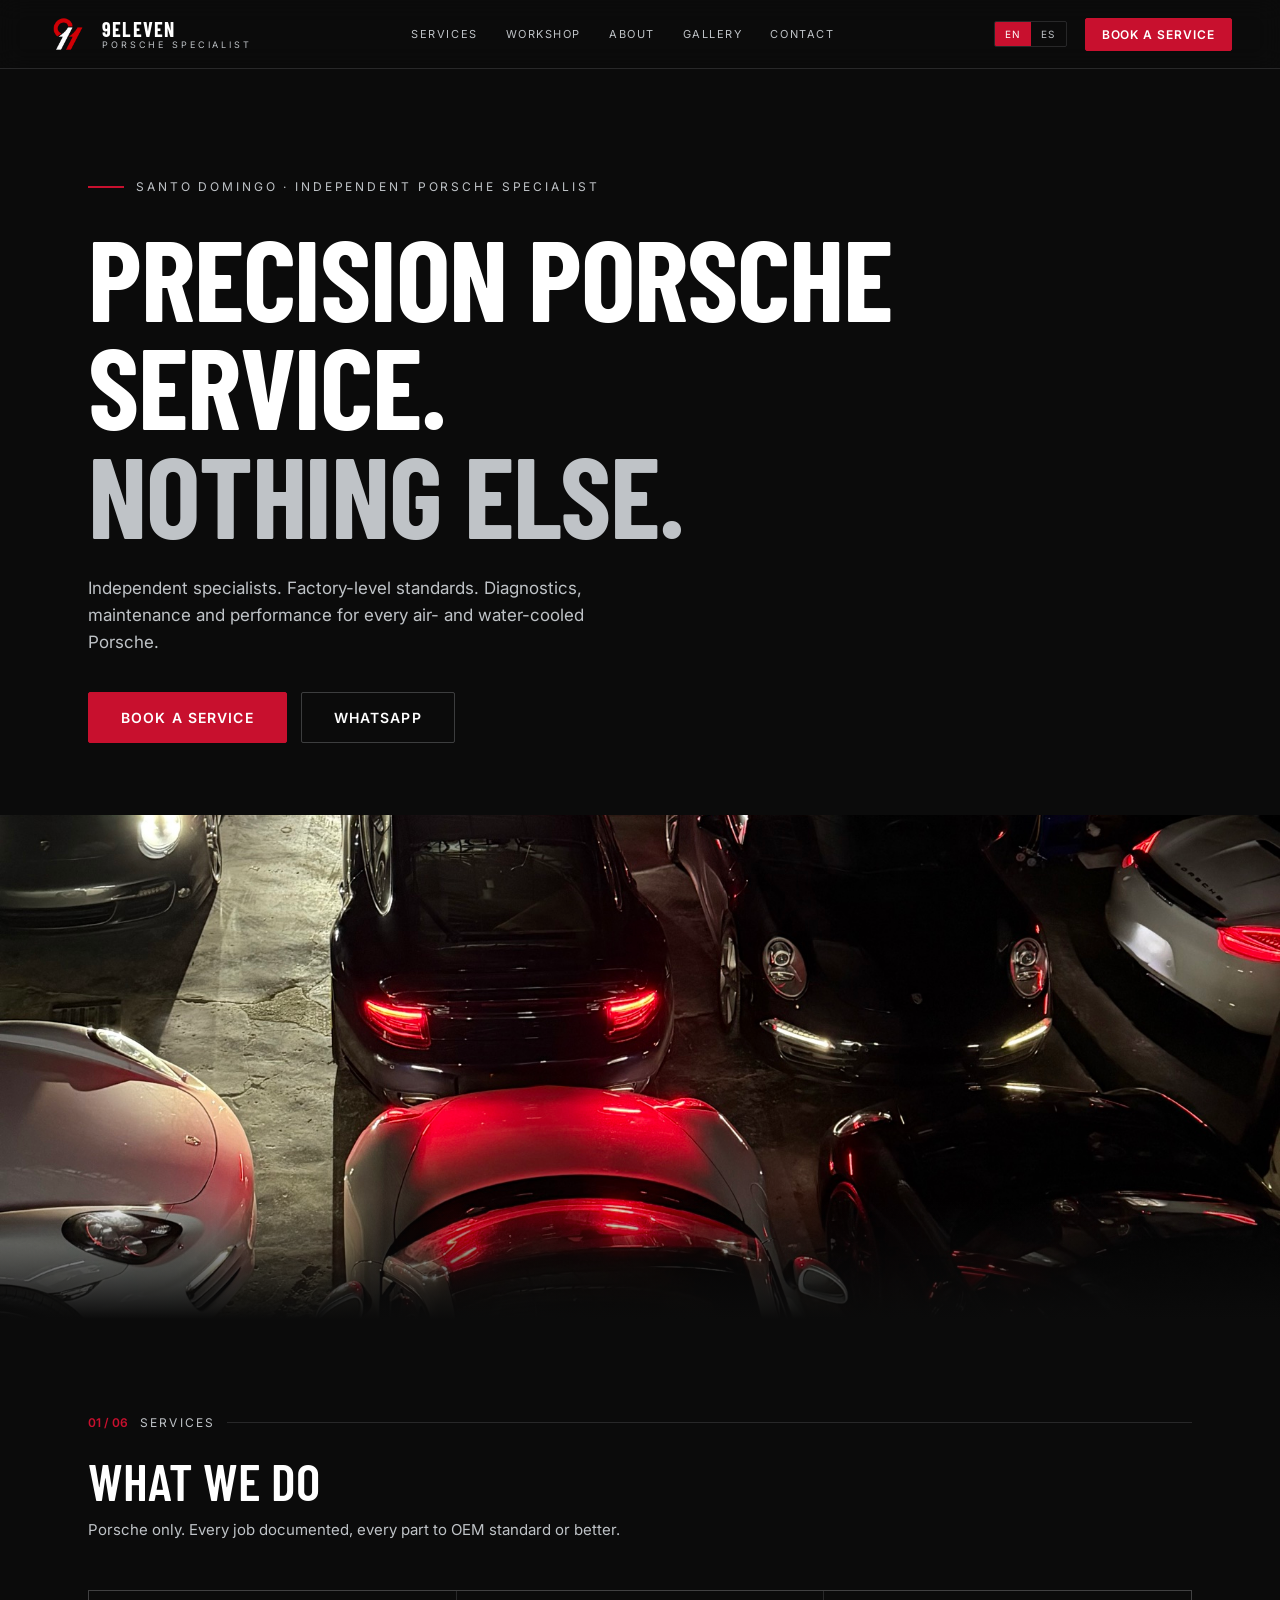
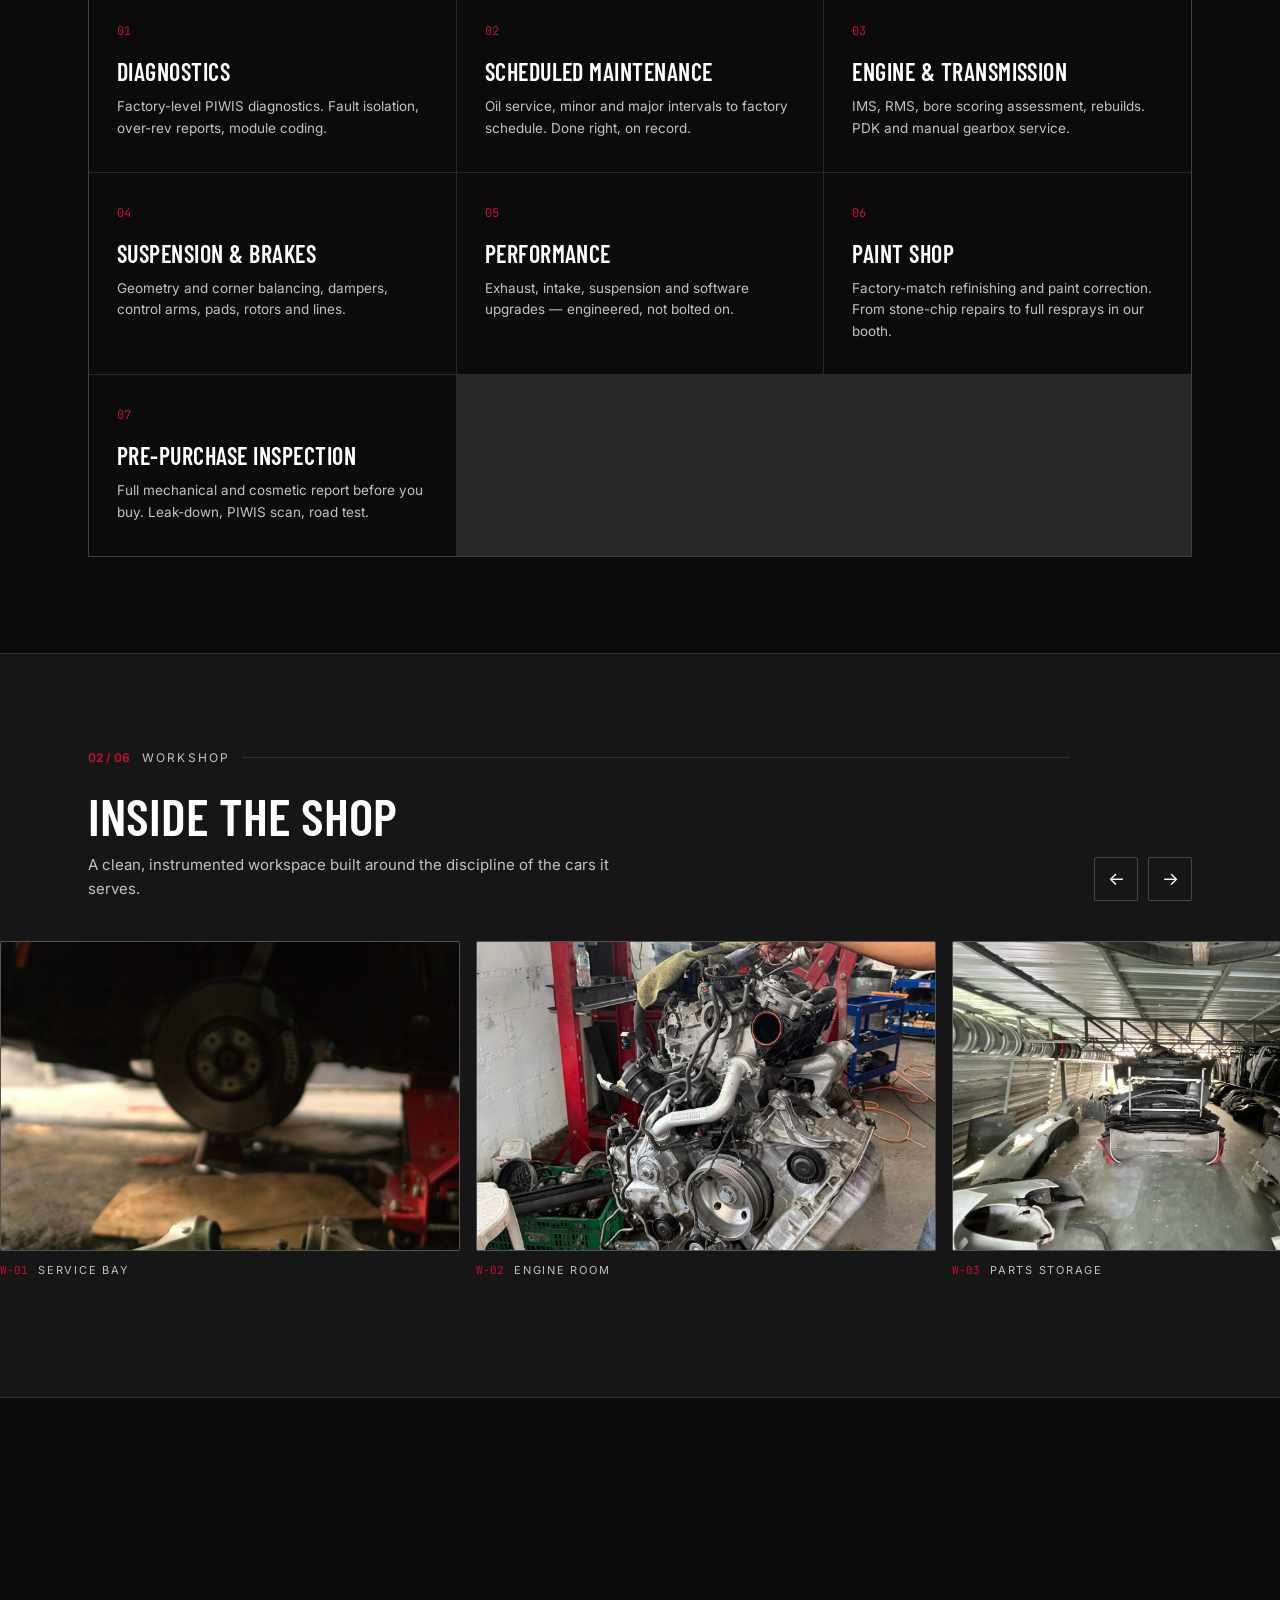
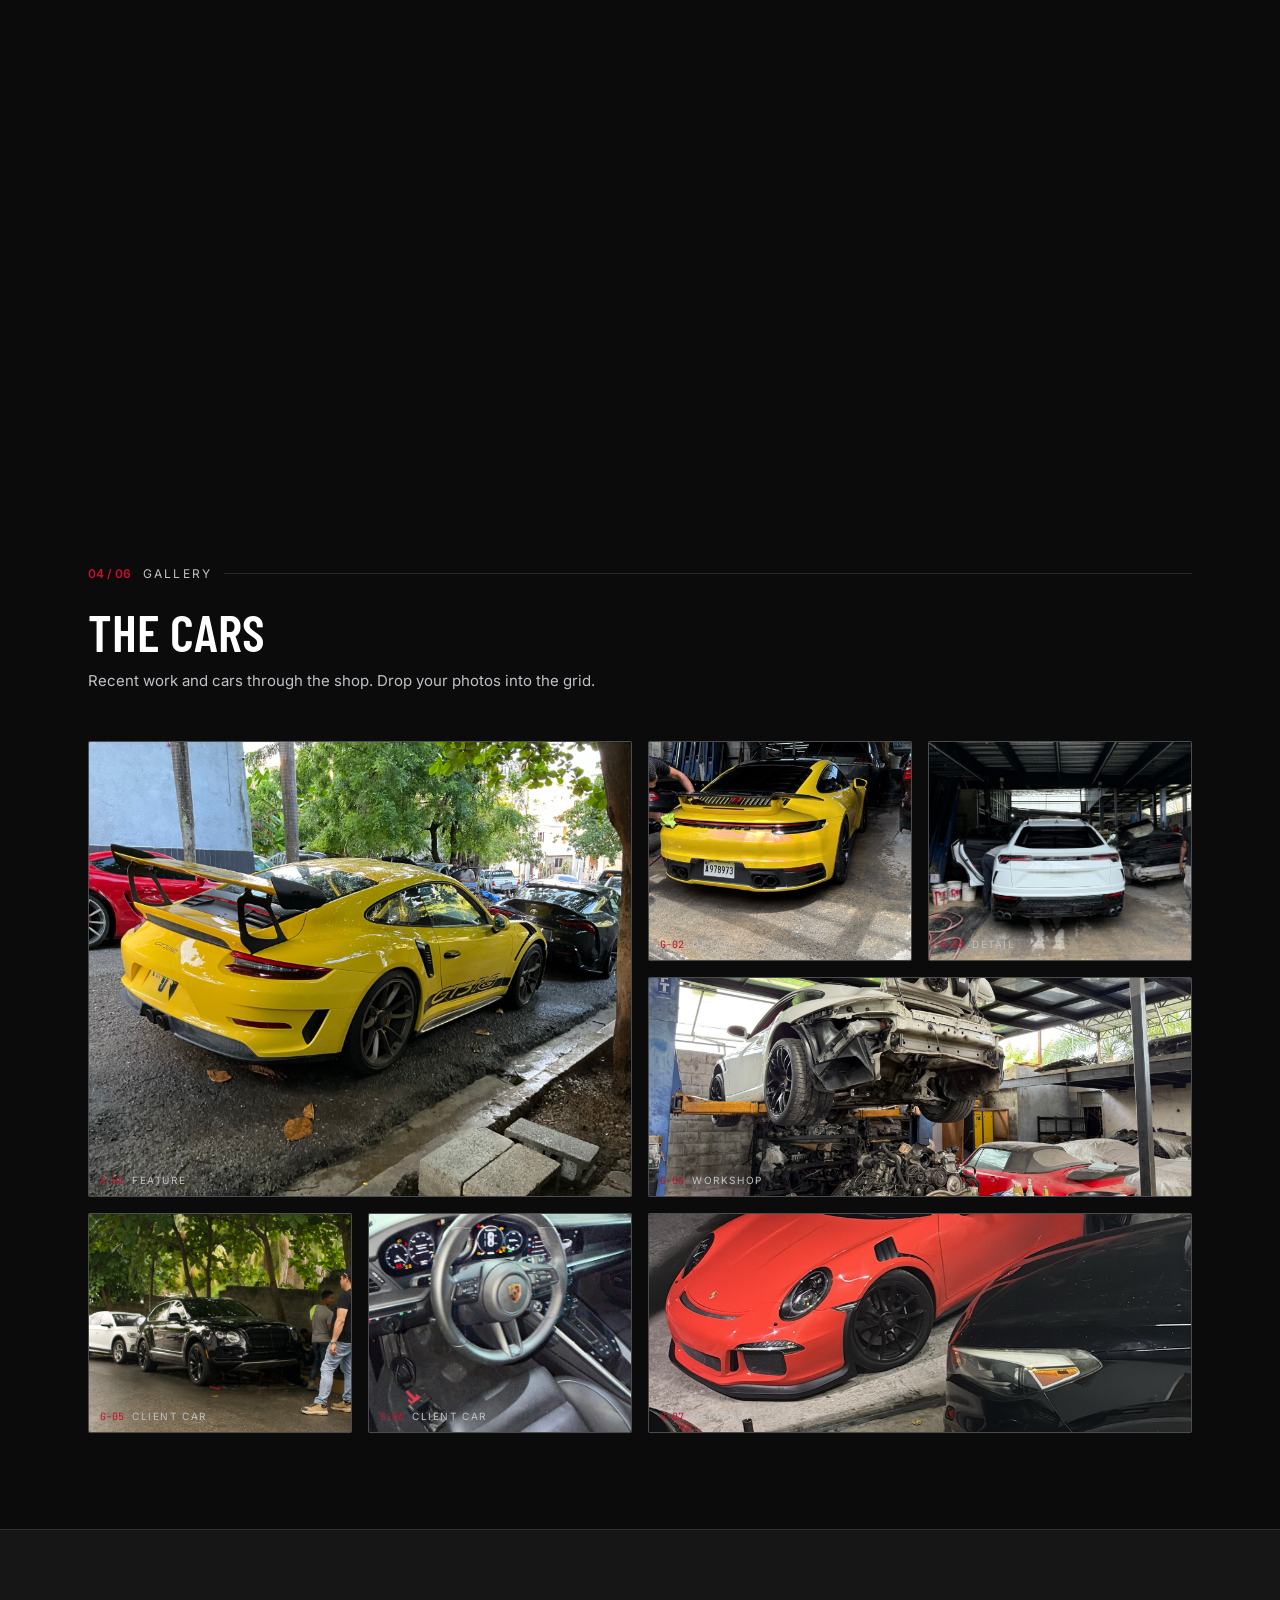
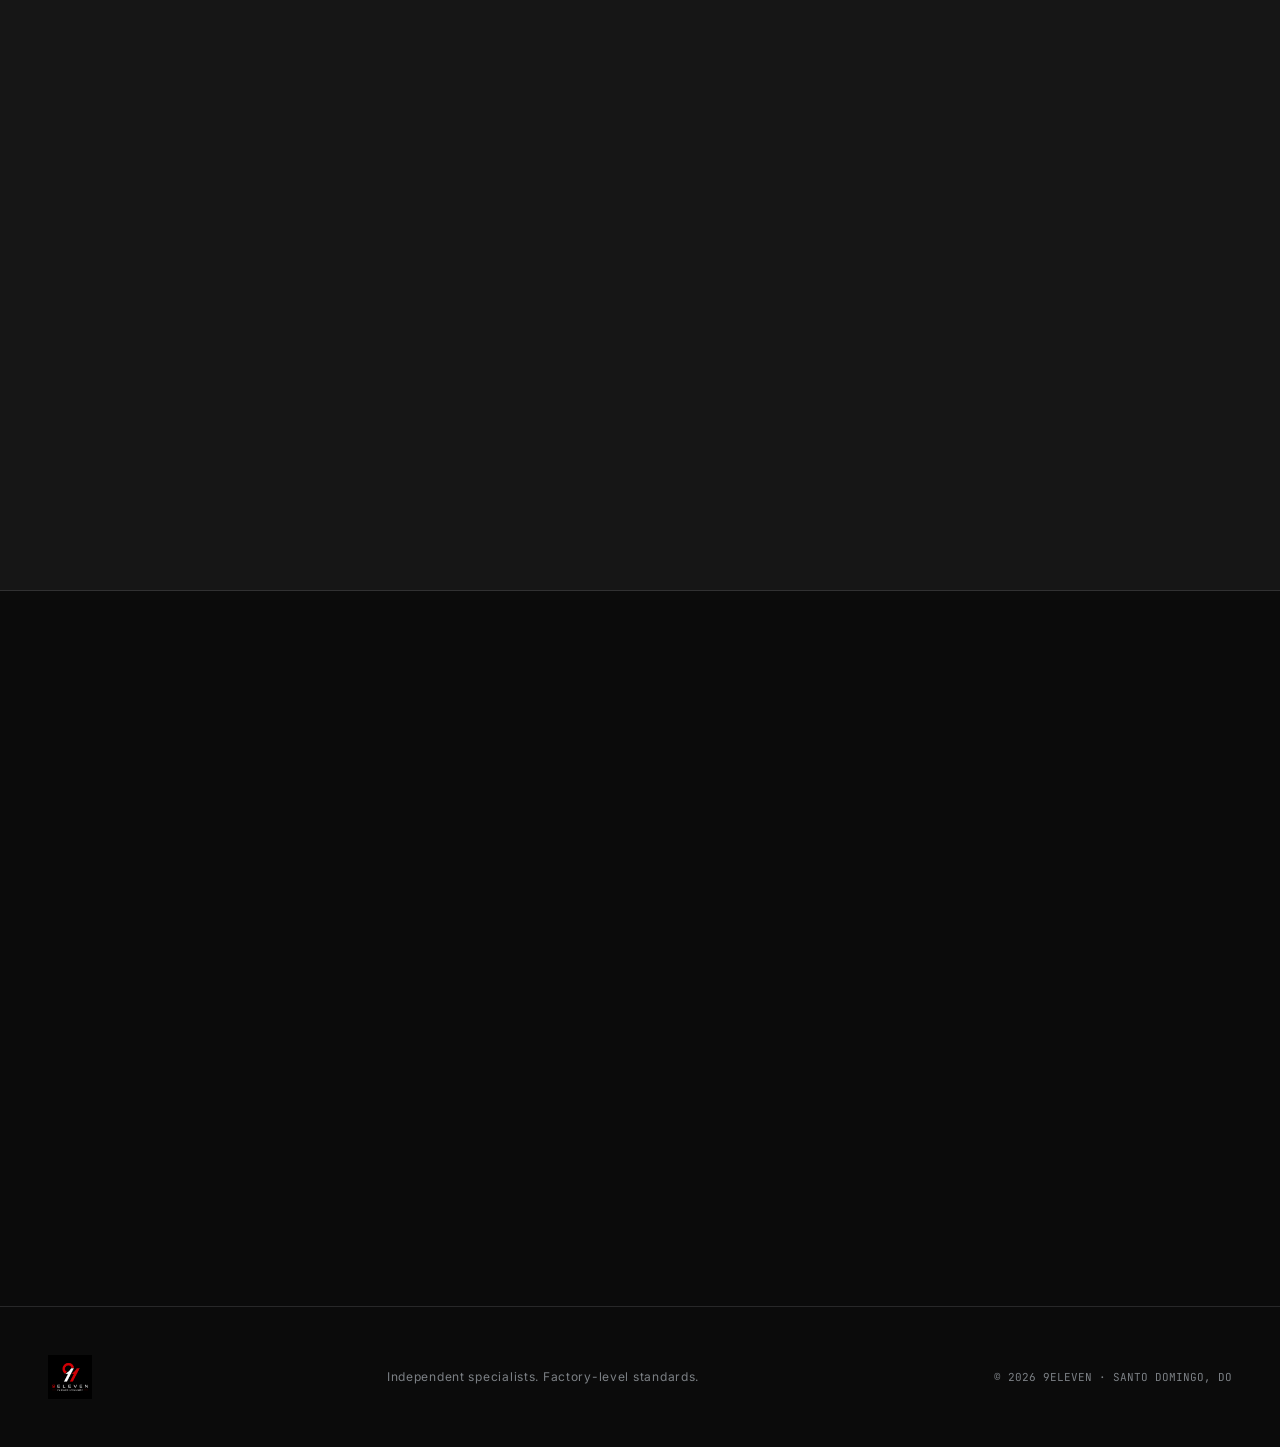
==== commit 656b0646: "Center workshop carousel photos when they don't fill the row Uses justify-content: safe center so ph" ====
--- a/index.html
+++ b/index.html
@@ -6,7 +6,7 @@
 <title>9ELEVEN — Independent Porsche Specialist, Santo Domingo</title>
 <meta name="description" content="9Eleven is an independent Porsche workshop in Santo Domingo. Diagnostics, maintenance and performance for every air- and water-cooled Porsche.">
 <link rel="icon" href="assets/logo-mark-transparent.png">
-<link rel="stylesheet" href="styles.css?v=2">
+<link rel="stylesheet" href="styles.css?v=3">
 </head>
 <body>
 
--- a/styles.css
+++ b/styles.css
@@ -175,7 +175,7 @@
   display:flex; align-items:center; justify-content:center;
 }
 .arrow-btn:hover{border-color:#C8102E; color:#C8102E}
-.workshop-track{display:flex; gap:16px; overflow-x:auto; scroll-snap-type:x mandatory; padding:0 var(--pad-x) 24px; scrollbar-width:none}
+.workshop-track{display:flex; gap:16px; justify-content:safe center; overflow-x:auto; scroll-snap-type:x mandatory; padding:0 var(--pad-x) 24px; scrollbar-width:none}
 .workshop-track::-webkit-scrollbar{display:none}
 .workshop-item{flex:none; width:min(460px,84vw); margin:0; scroll-snap-align:start}
 .workshop-item .slot{width:100%; aspect-ratio:460/310; height:auto}
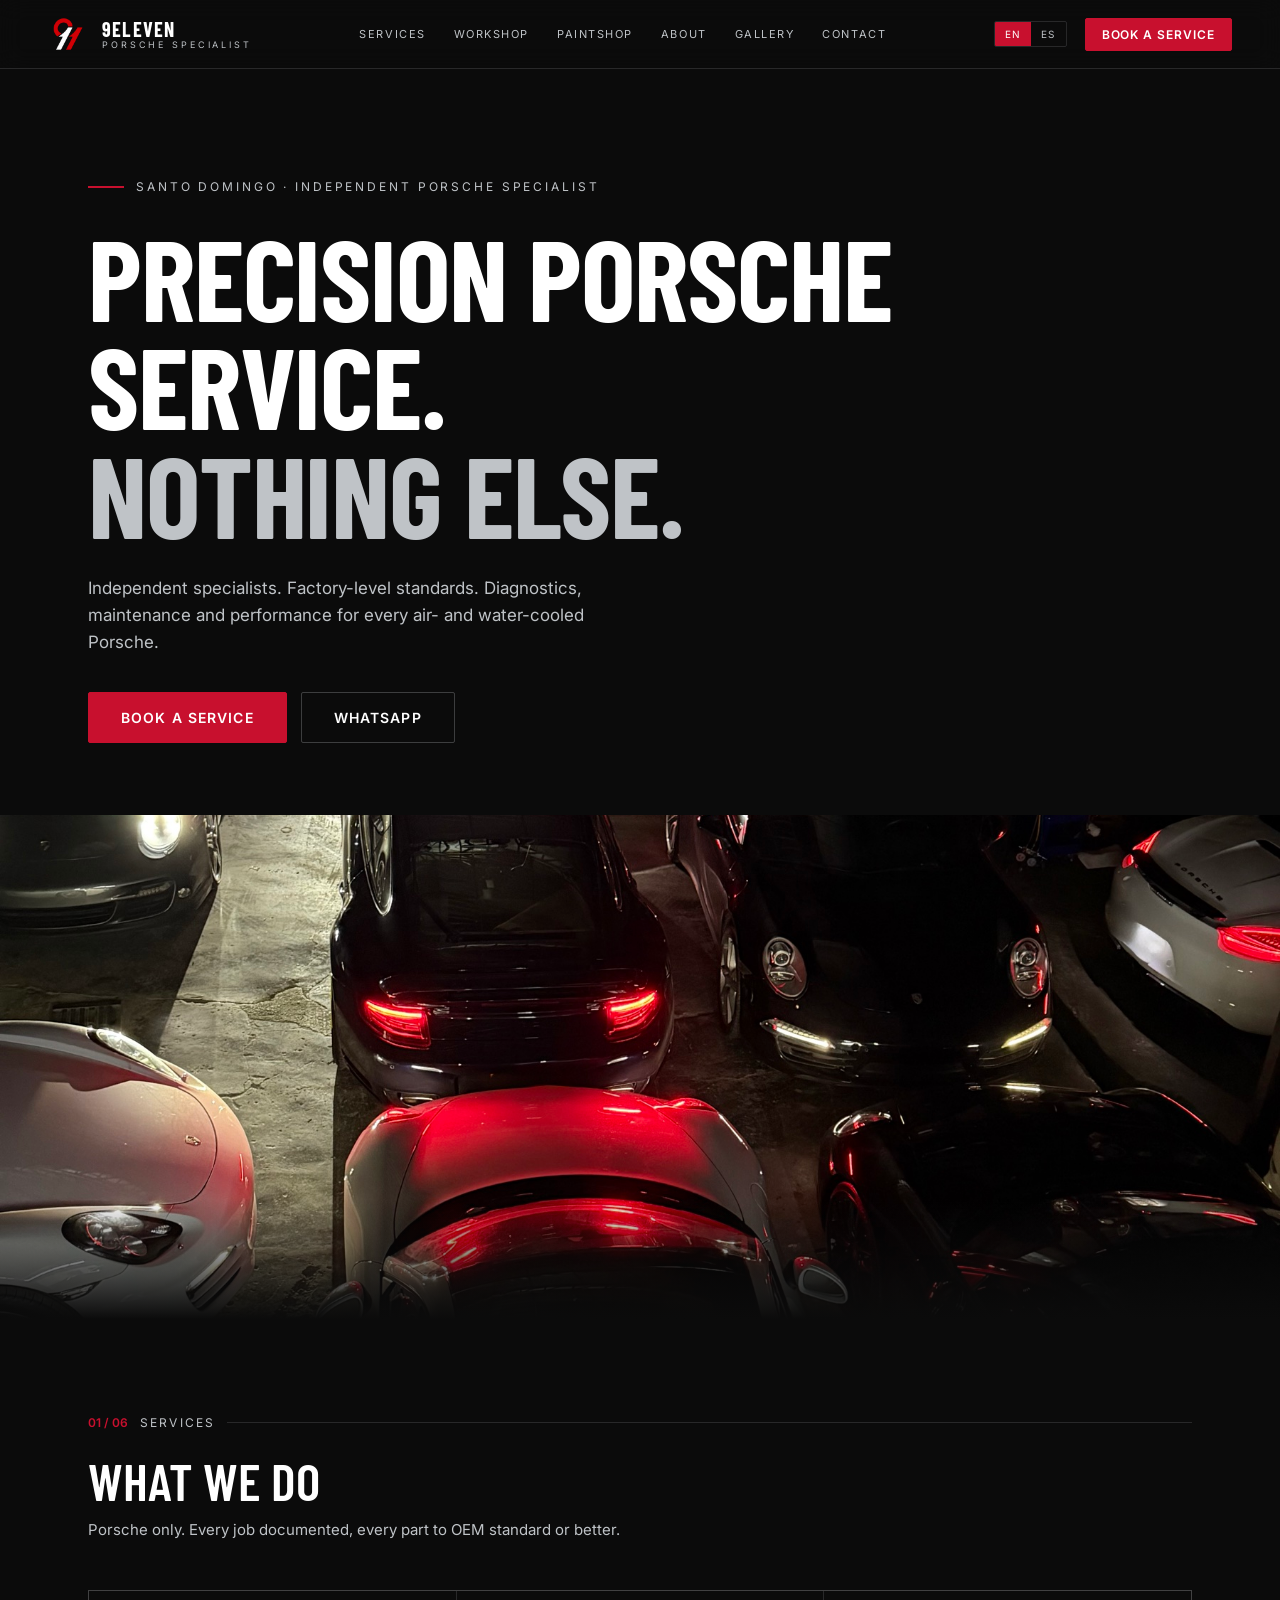
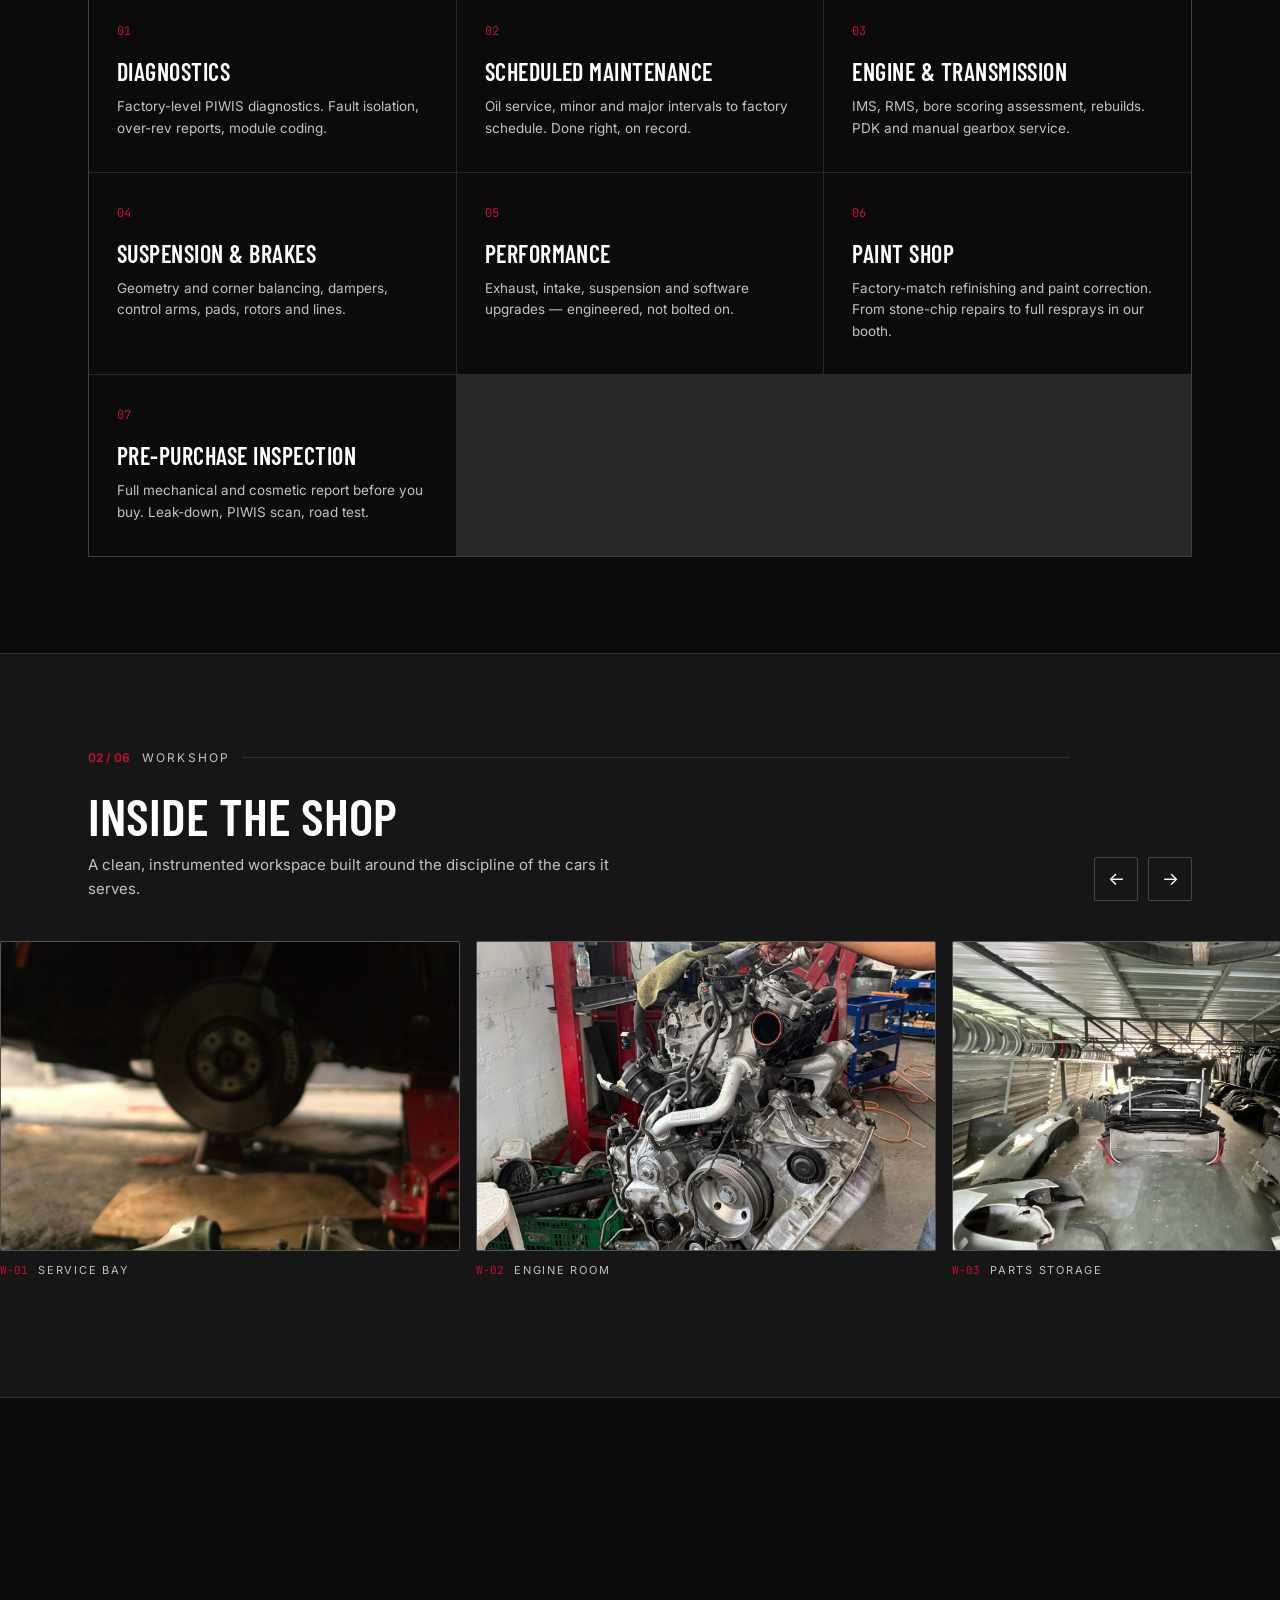
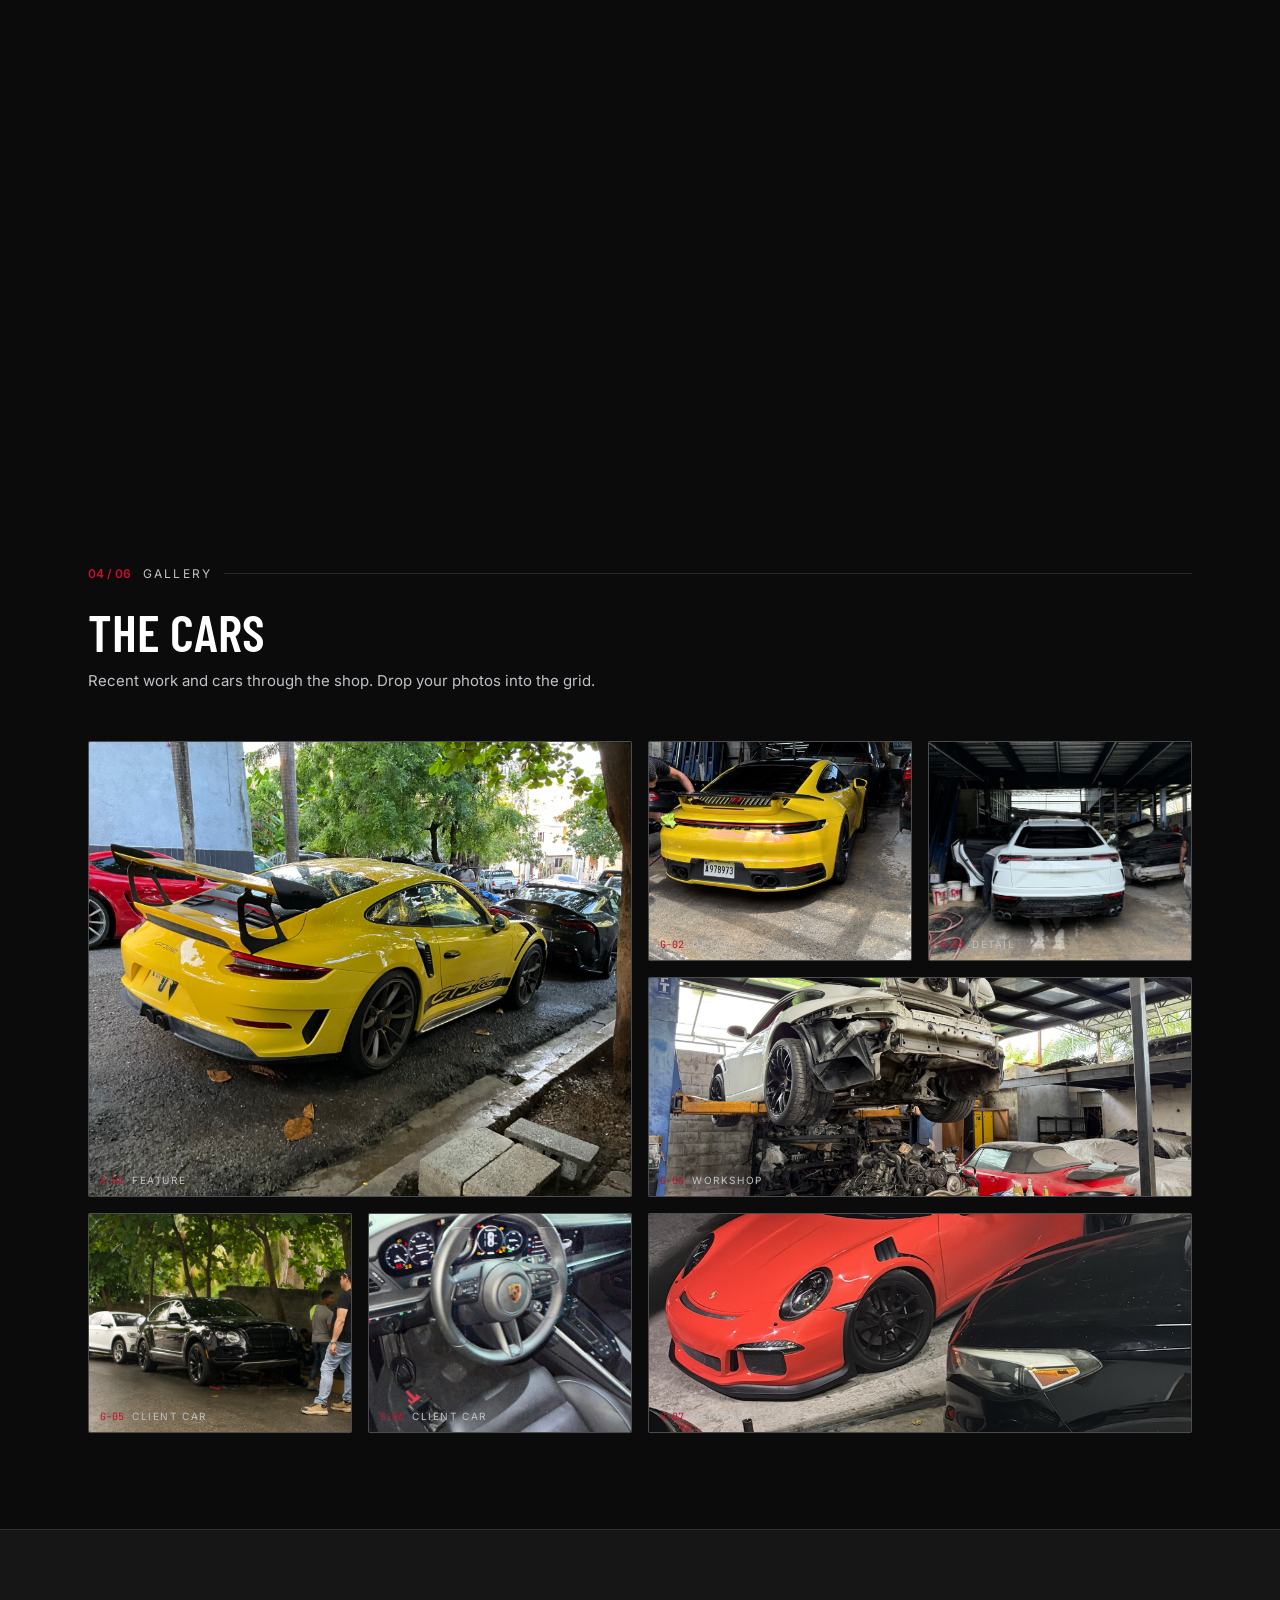
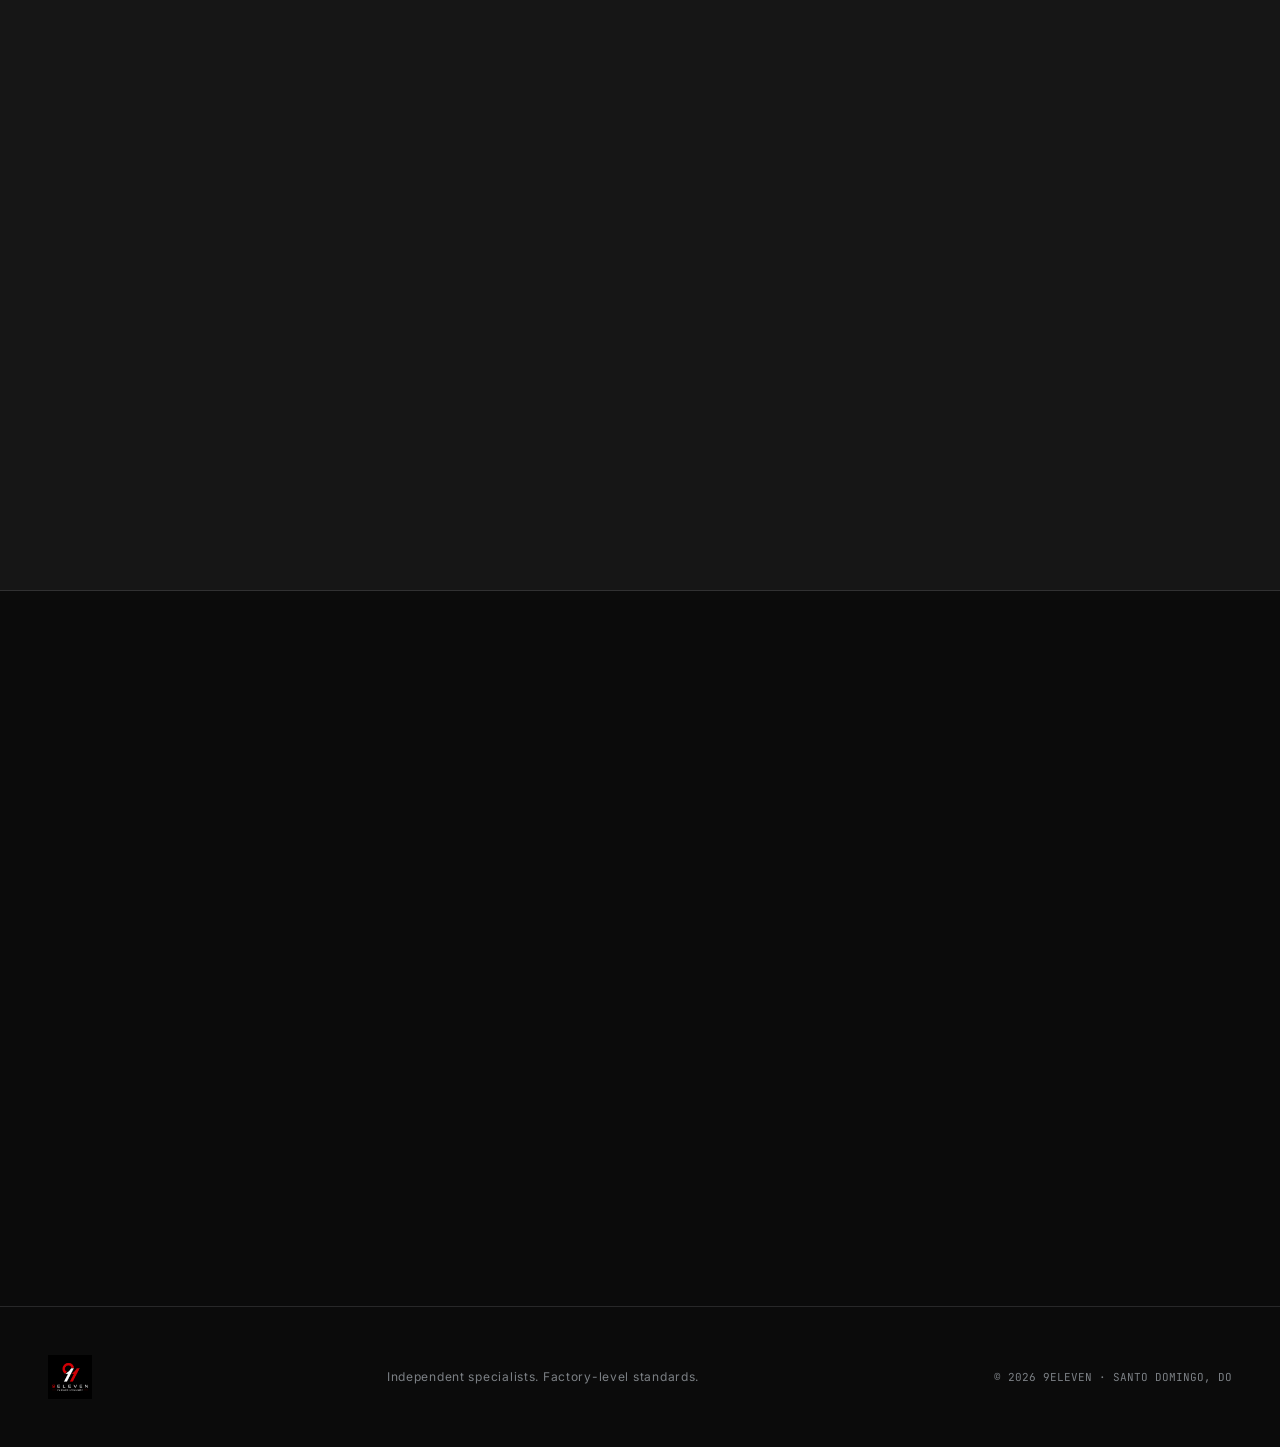
==== commit 61e71b18: "Add The Paintshop section: nav link, workshop CTA tile, and dedicated page - Main nav: add Paintshop" ====
--- a/index.html
+++ b/index.html
@@ -6,7 +6,7 @@
 <title>9ELEVEN — Independent Porsche Specialist, Santo Domingo</title>
 <meta name="description" content="9Eleven is an independent Porsche workshop in Santo Domingo. Diagnostics, maintenance and performance for every air- and water-cooled Porsche.">
 <link rel="icon" href="assets/logo-mark-transparent.png">
-<link rel="stylesheet" href="styles.css?v=3">
+<link rel="stylesheet" href="styles.css?v=4">
 </head>
 <body>
 
@@ -21,6 +21,7 @@
   <nav class="main-nav" id="mainNav">
     <a href="#services" data-t="navServices">Services</a>
     <a href="#workshop" data-t="navWorkshop">Workshop</a>
+    <a href="paintshop.html" data-t="navPaintshop">Paintshop</a>
     <a href="#about" data-t="navAbout">About</a>
     <a href="#gallery" data-t="navGallery">Gallery</a>
     <a href="#contact" data-t="navContact">Contact</a>
@@ -210,6 +211,6 @@
 
 <div class="wa-toast" id="waToast"></div>
 
-<script src="script.js?v=7"></script>
+<script src="script.js?v=8"></script>
 </body>
 </html>
--- a/styles.css
+++ b/styles.css
@@ -182,6 +182,23 @@
 .workshop-item figcaption{display:flex; gap:10px; align-items:baseline; margin-top:12px}
 .workshop-item .num{font-family:var(--font-mono); font-size:11px; color:var(--text-accent)}
 .workshop-item .lbl{font-size:11px; letter-spacing:0.16em; text-transform:uppercase; color:var(--text-secondary)}
+
+/* Workshop → Paintshop CTA tile (W-06) */
+.workshop-cta{display:block; color:inherit; cursor:pointer}
+.workshop-cta .img-slot{transition:border-color var(--duration-normal) var(--ease-standard)}
+.workshop-cta:hover .img-slot{border-color:color-mix(in srgb, var(--silver-metallic) 48%, transparent)}
+.workshop-cta .cta-overlay{
+  position:absolute; inset:auto 0 0 0; z-index:3;
+  display:flex; align-items:flex-end;
+  padding:18px 20px; min-height:56%;
+  background:linear-gradient(180deg, rgba(11,11,11,0) 0%, rgba(11,11,11,0.55) 55%, rgba(11,11,11,0.9) 100%);
+}
+.workshop-cta .cta-title{
+  font-family:var(--font-display); font-size:28px; font-weight:600; text-transform:uppercase;
+  letter-spacing:0.02em; line-height:1; color:#fff;
+}
+.workshop-cta .cta-title .arrow{color:var(--red-guards); display:inline-block; transition:transform var(--duration-normal) var(--ease-standard)}
+.workshop-cta:hover .cta-title .arrow{transform:translateX(5px)}
 
 /* placeholder image slot */
 .img-slot{
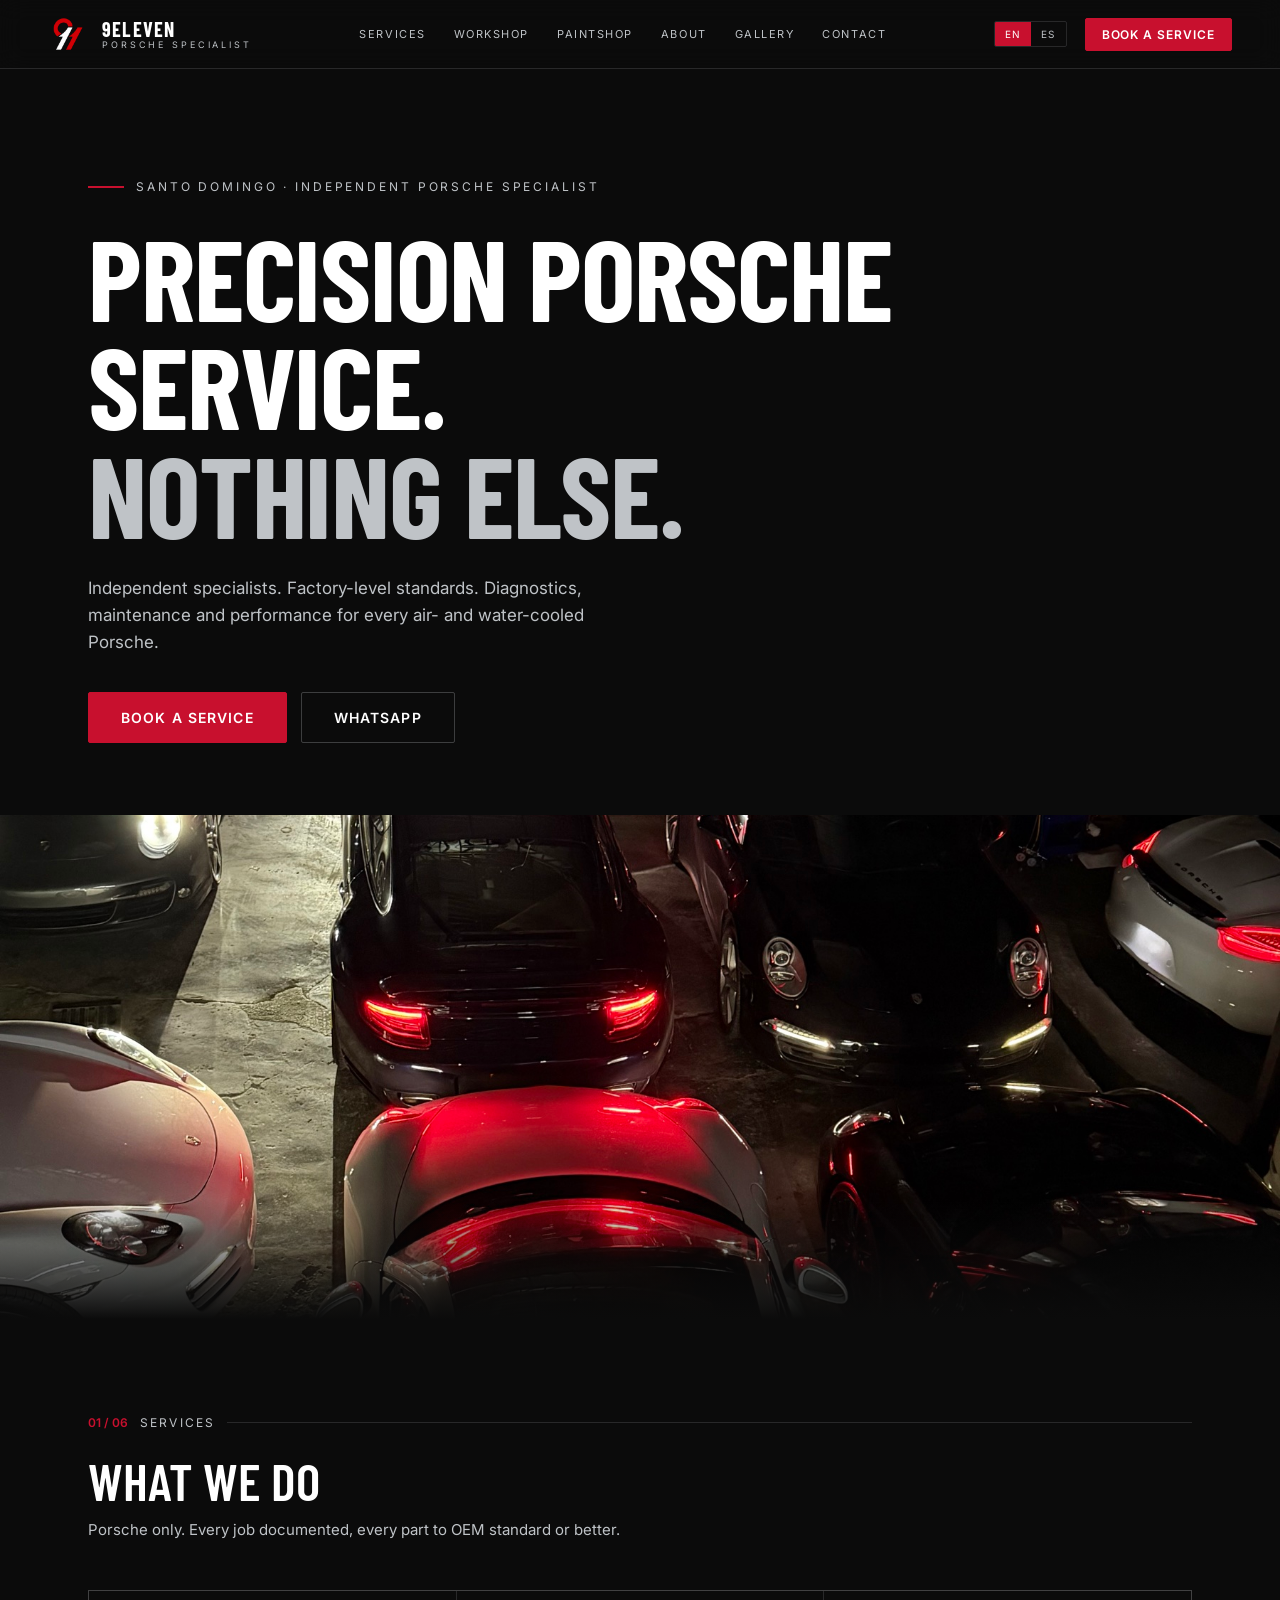
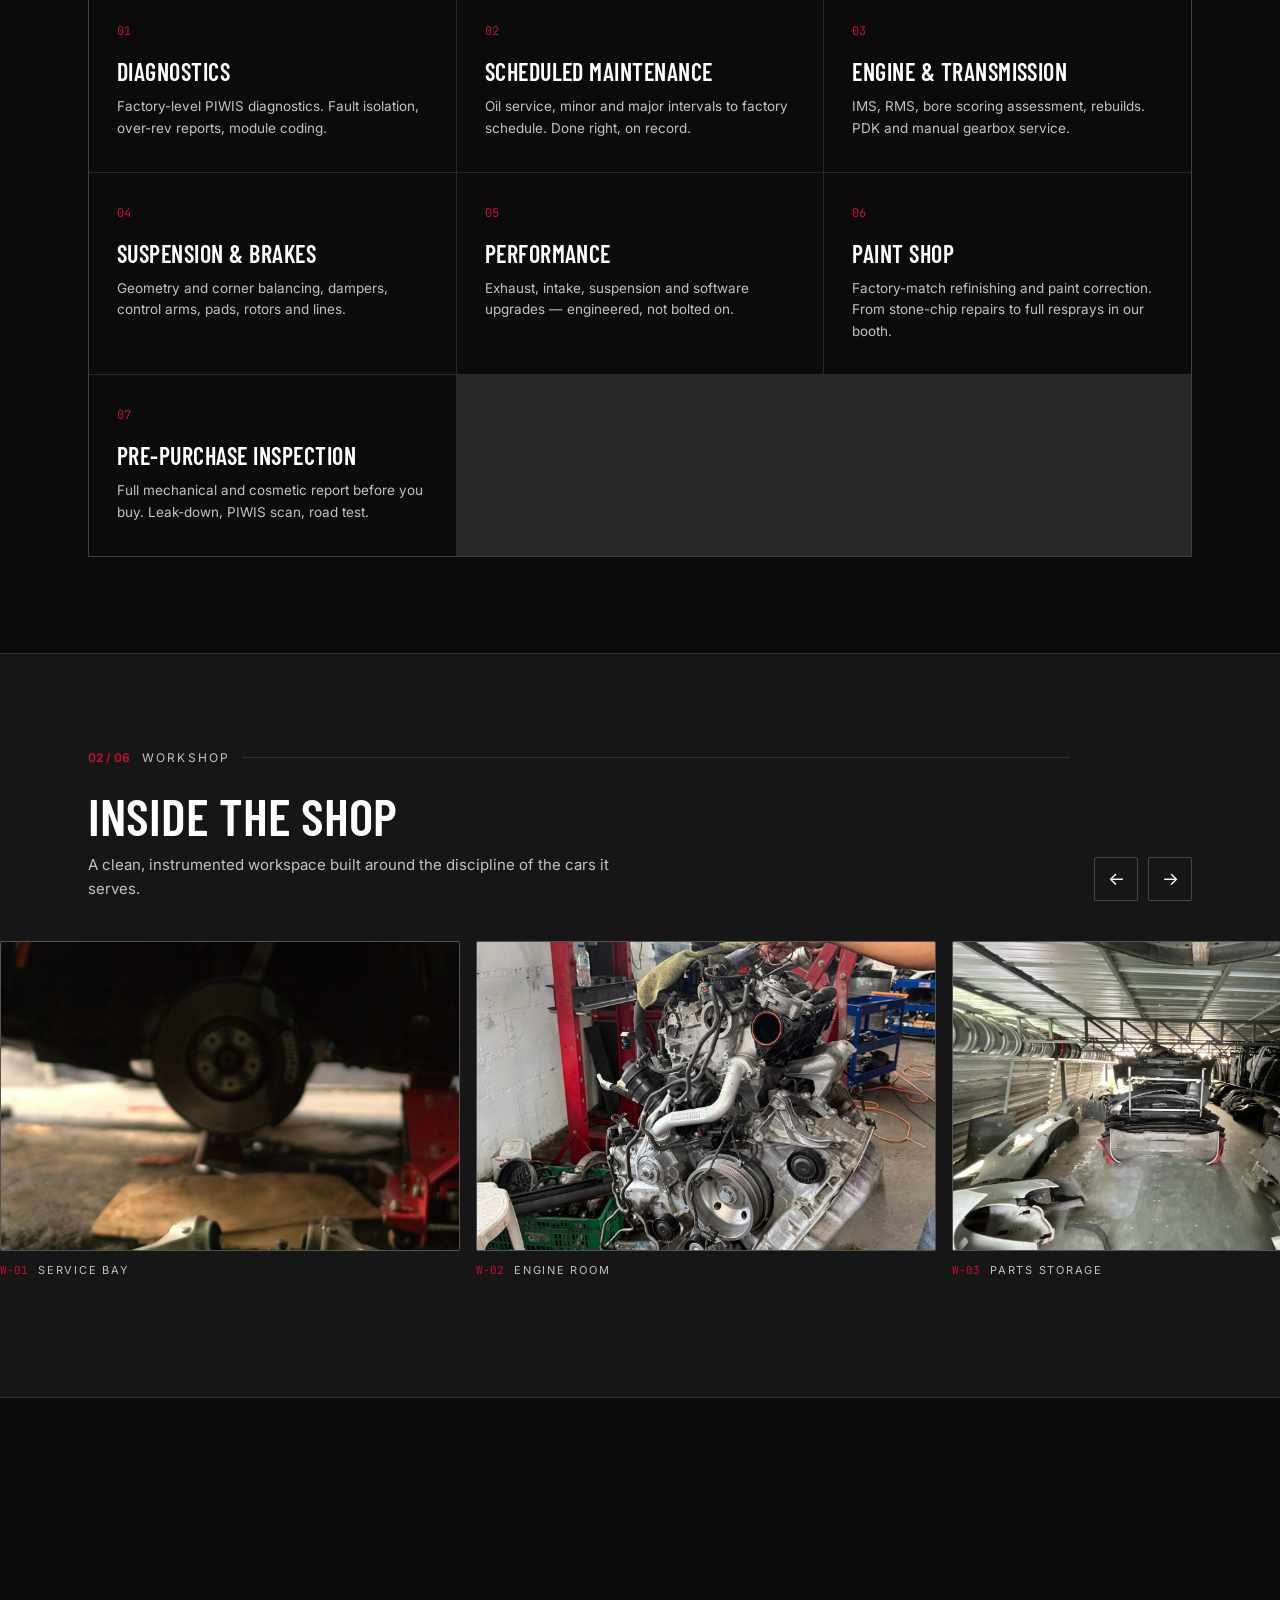
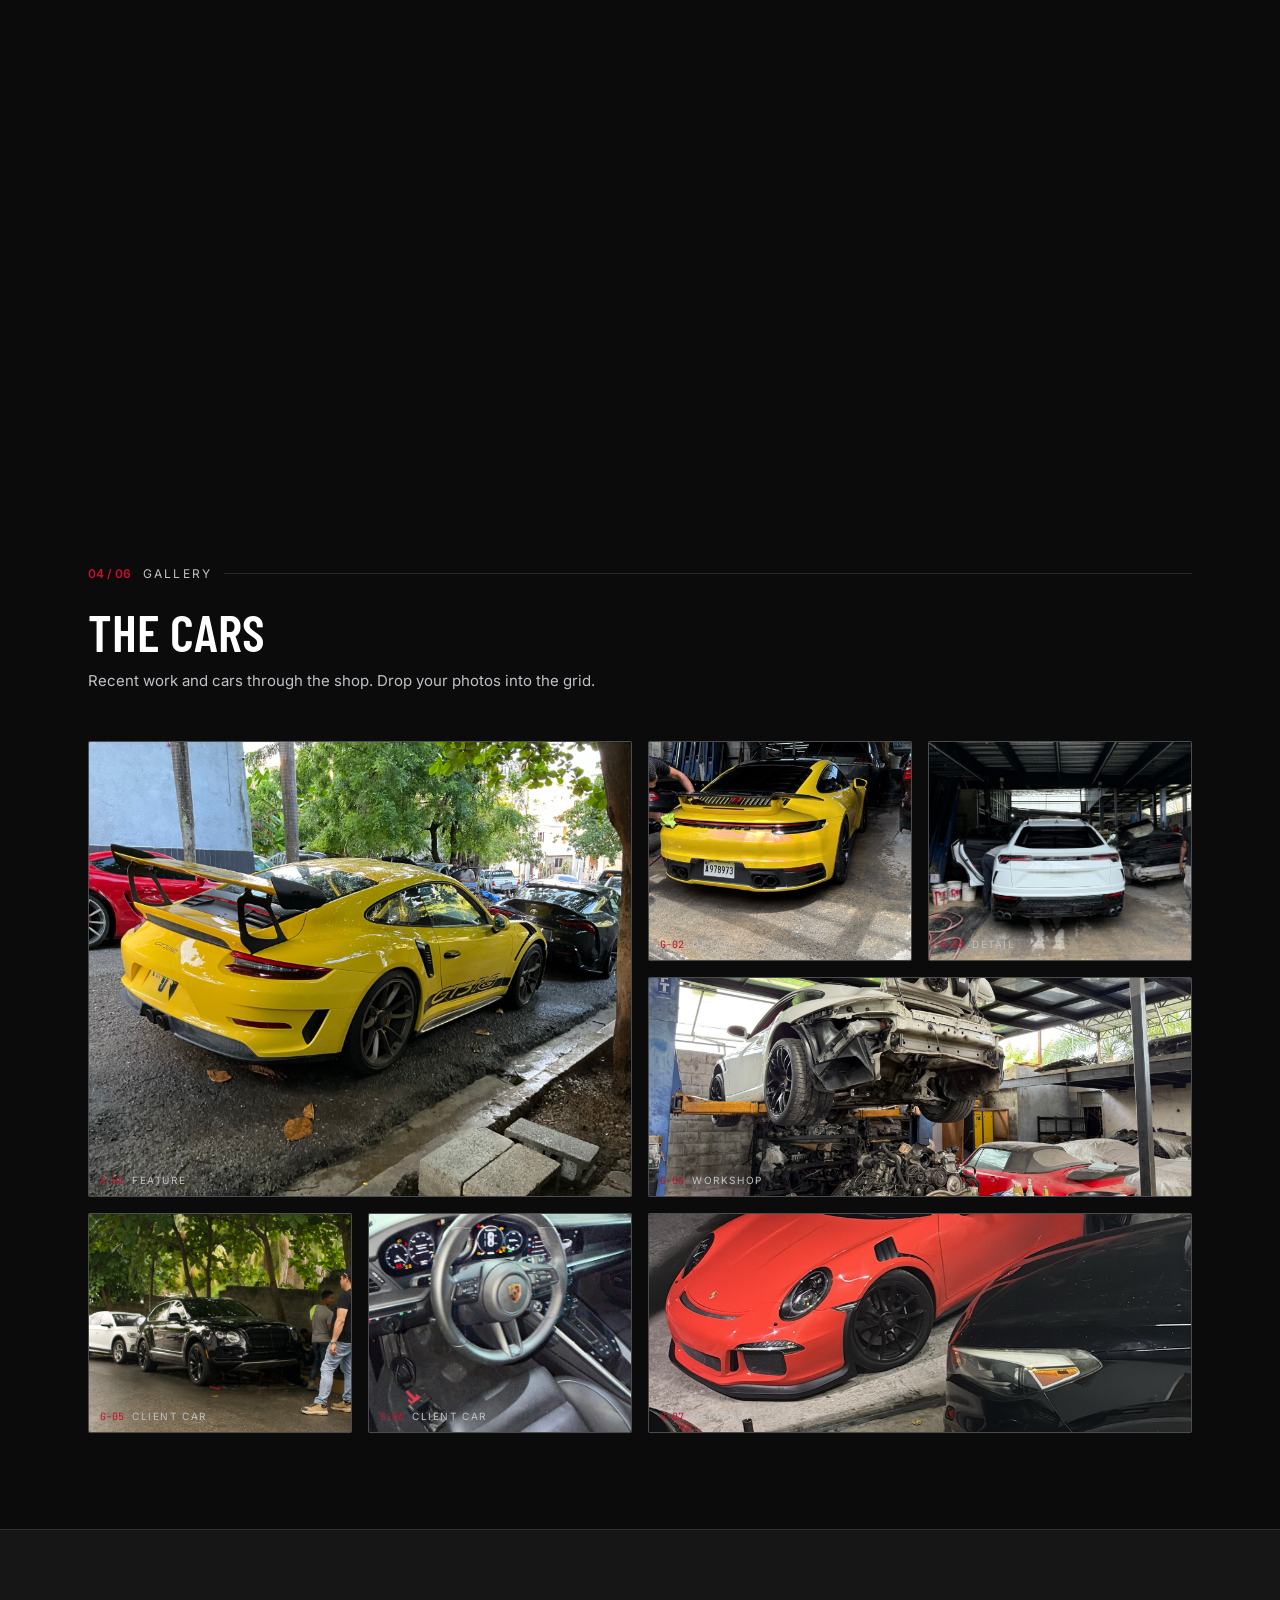
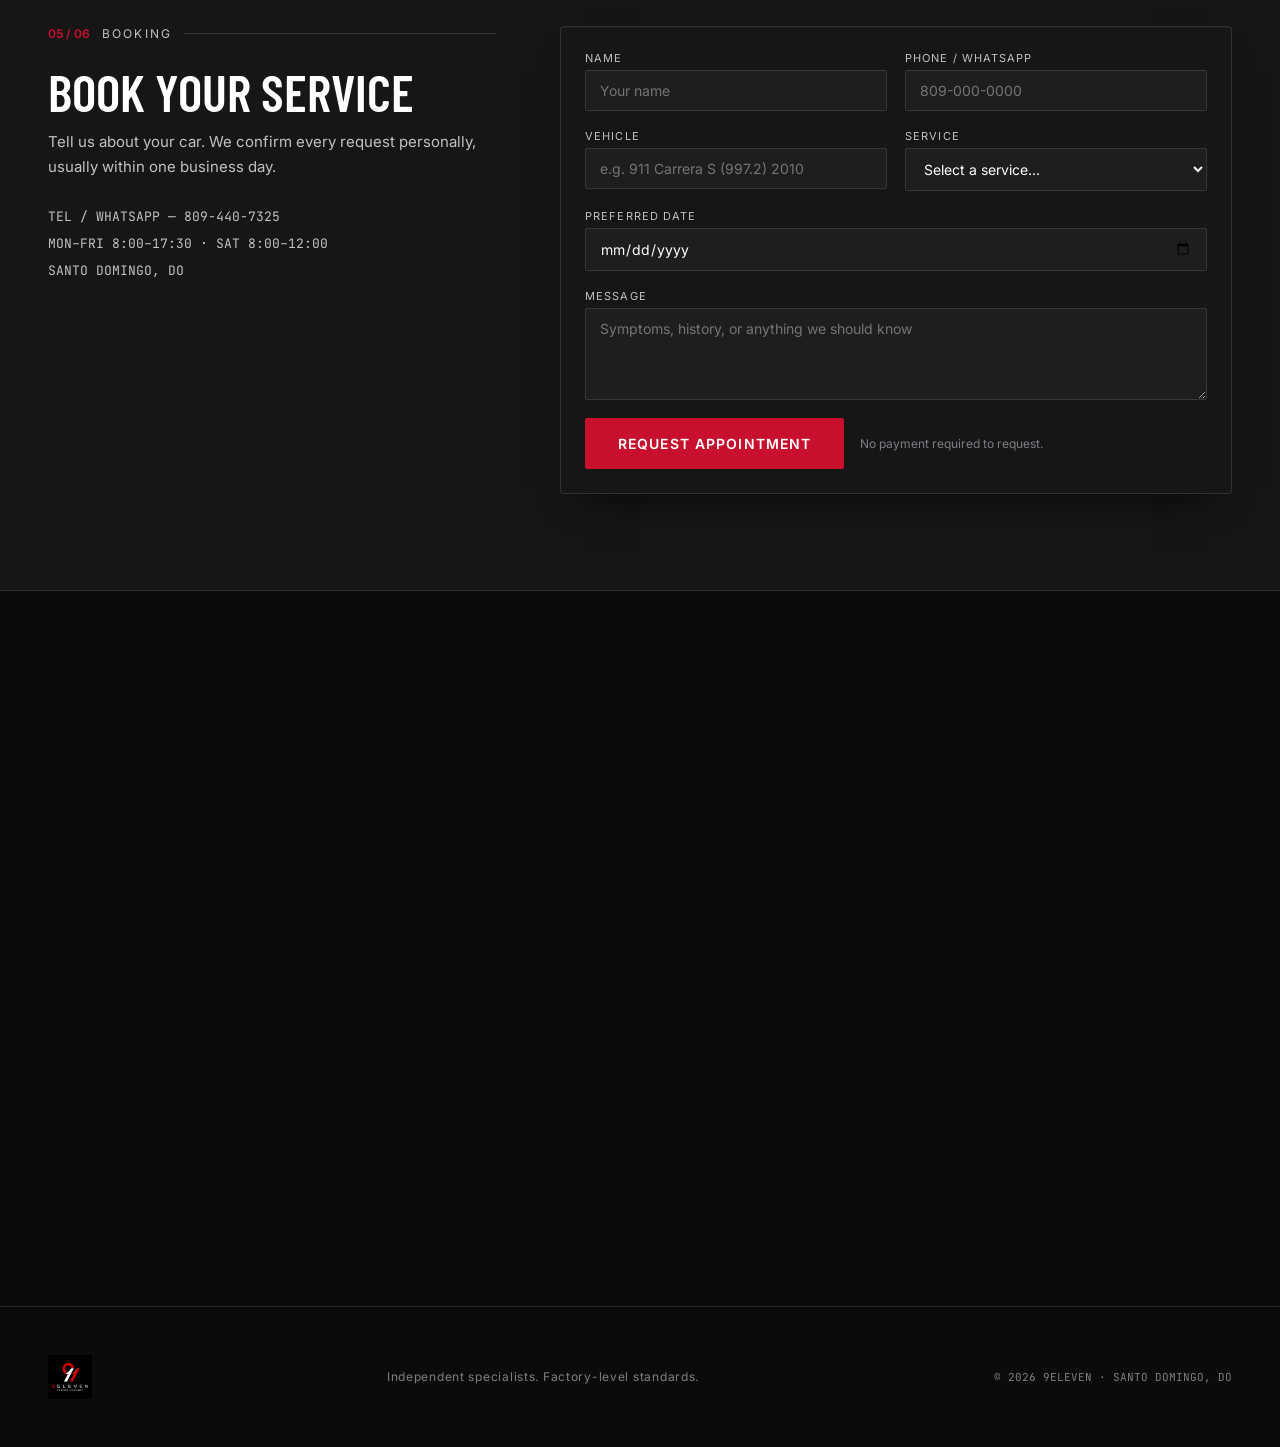
==== commit d5fb7676: "Paintshop gallery photos, clean hero, red redirect tile, main-site revert - Paintshop 'Out of the sh" ====
--- a/index.html
+++ b/index.html
@@ -211,6 +211,6 @@
 
 <div class="wa-toast" id="waToast"></div>
 
-<script src="script.js?v=8"></script>
+<script src="script.js?v=11"></script>
 </body>
 </html>
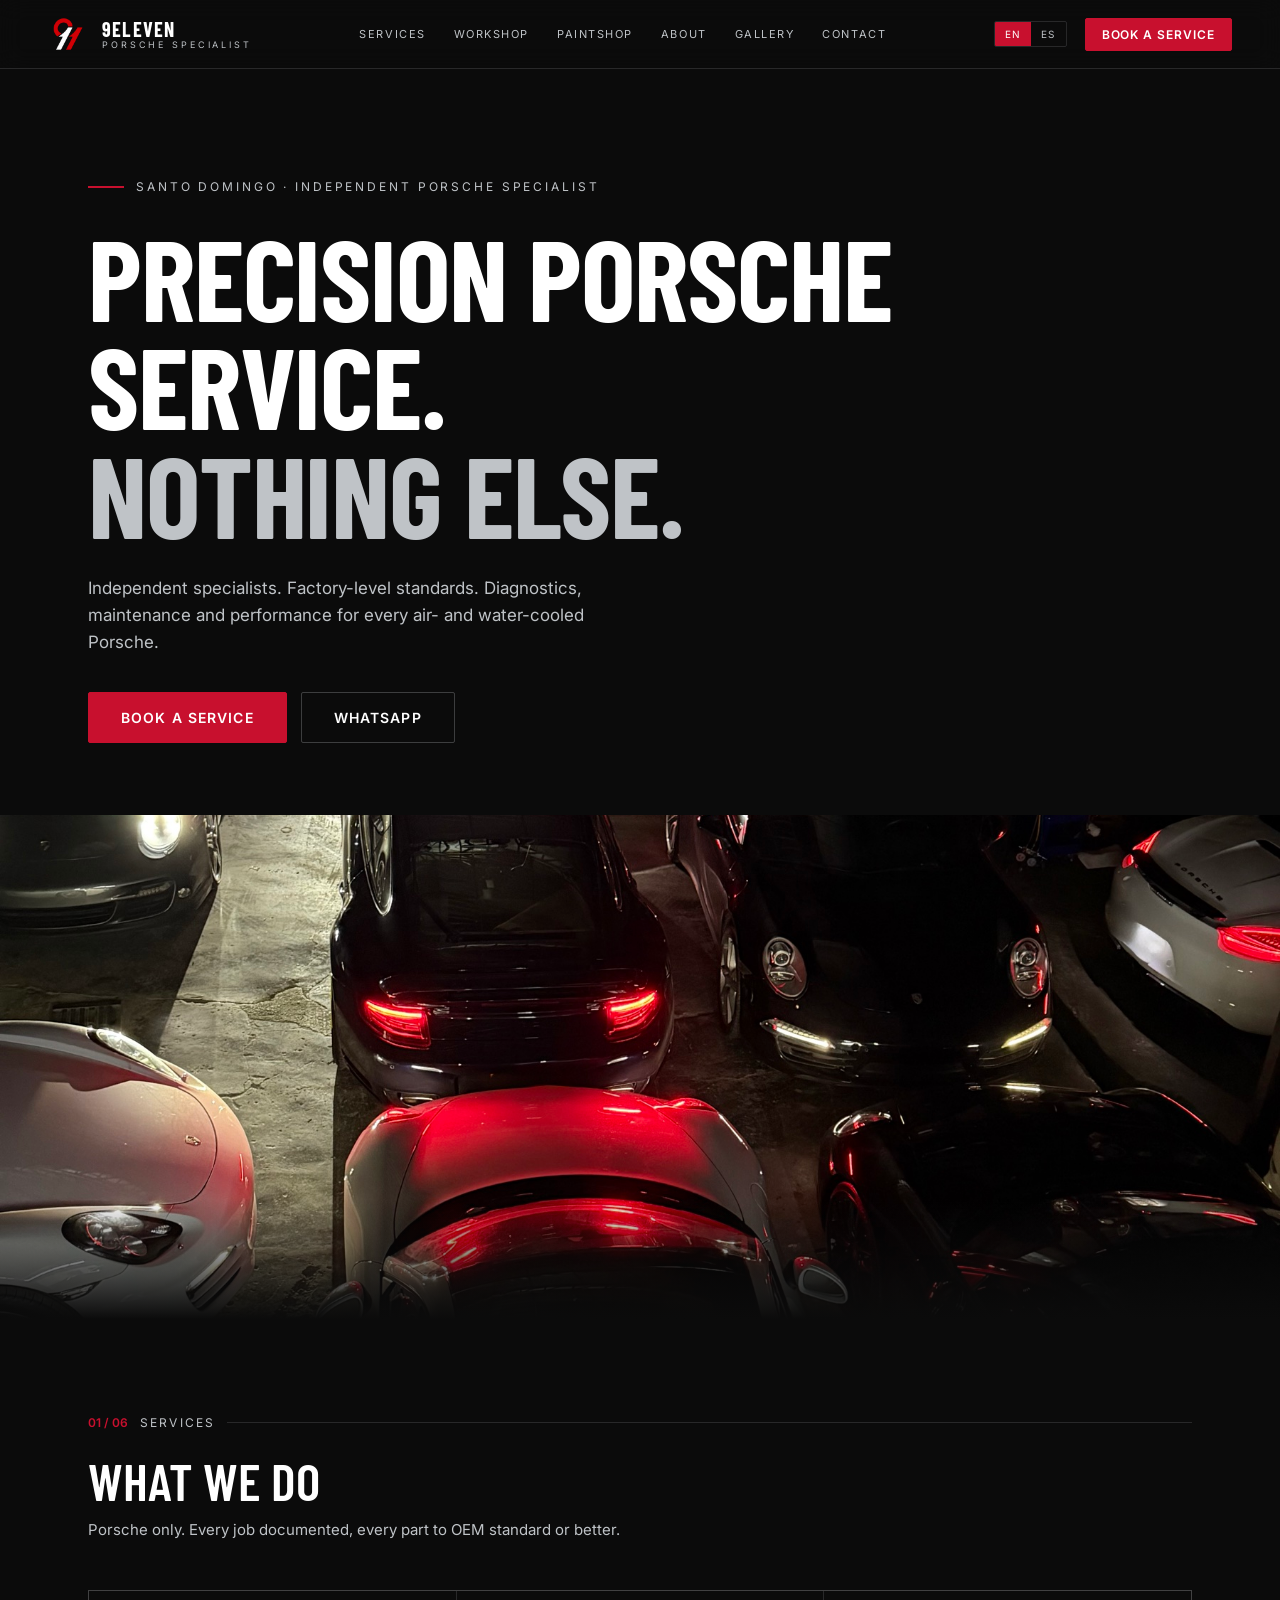
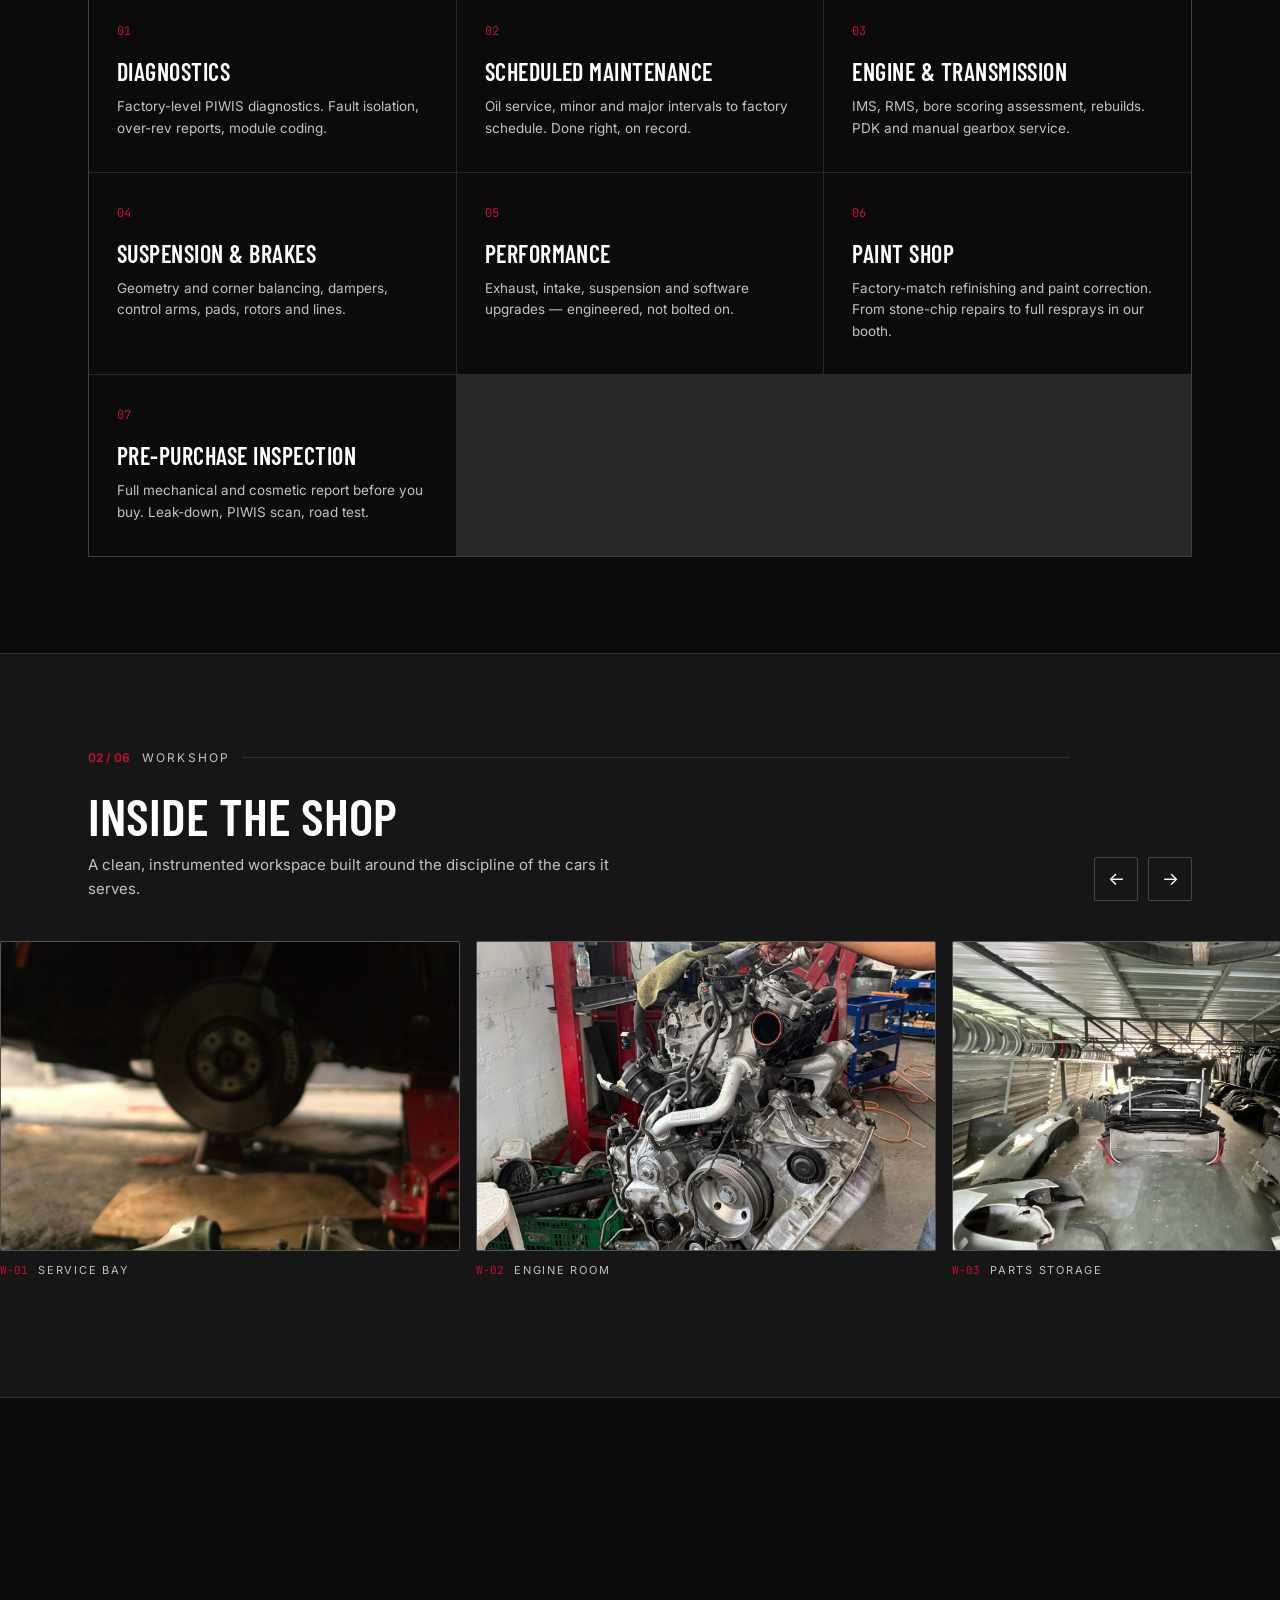
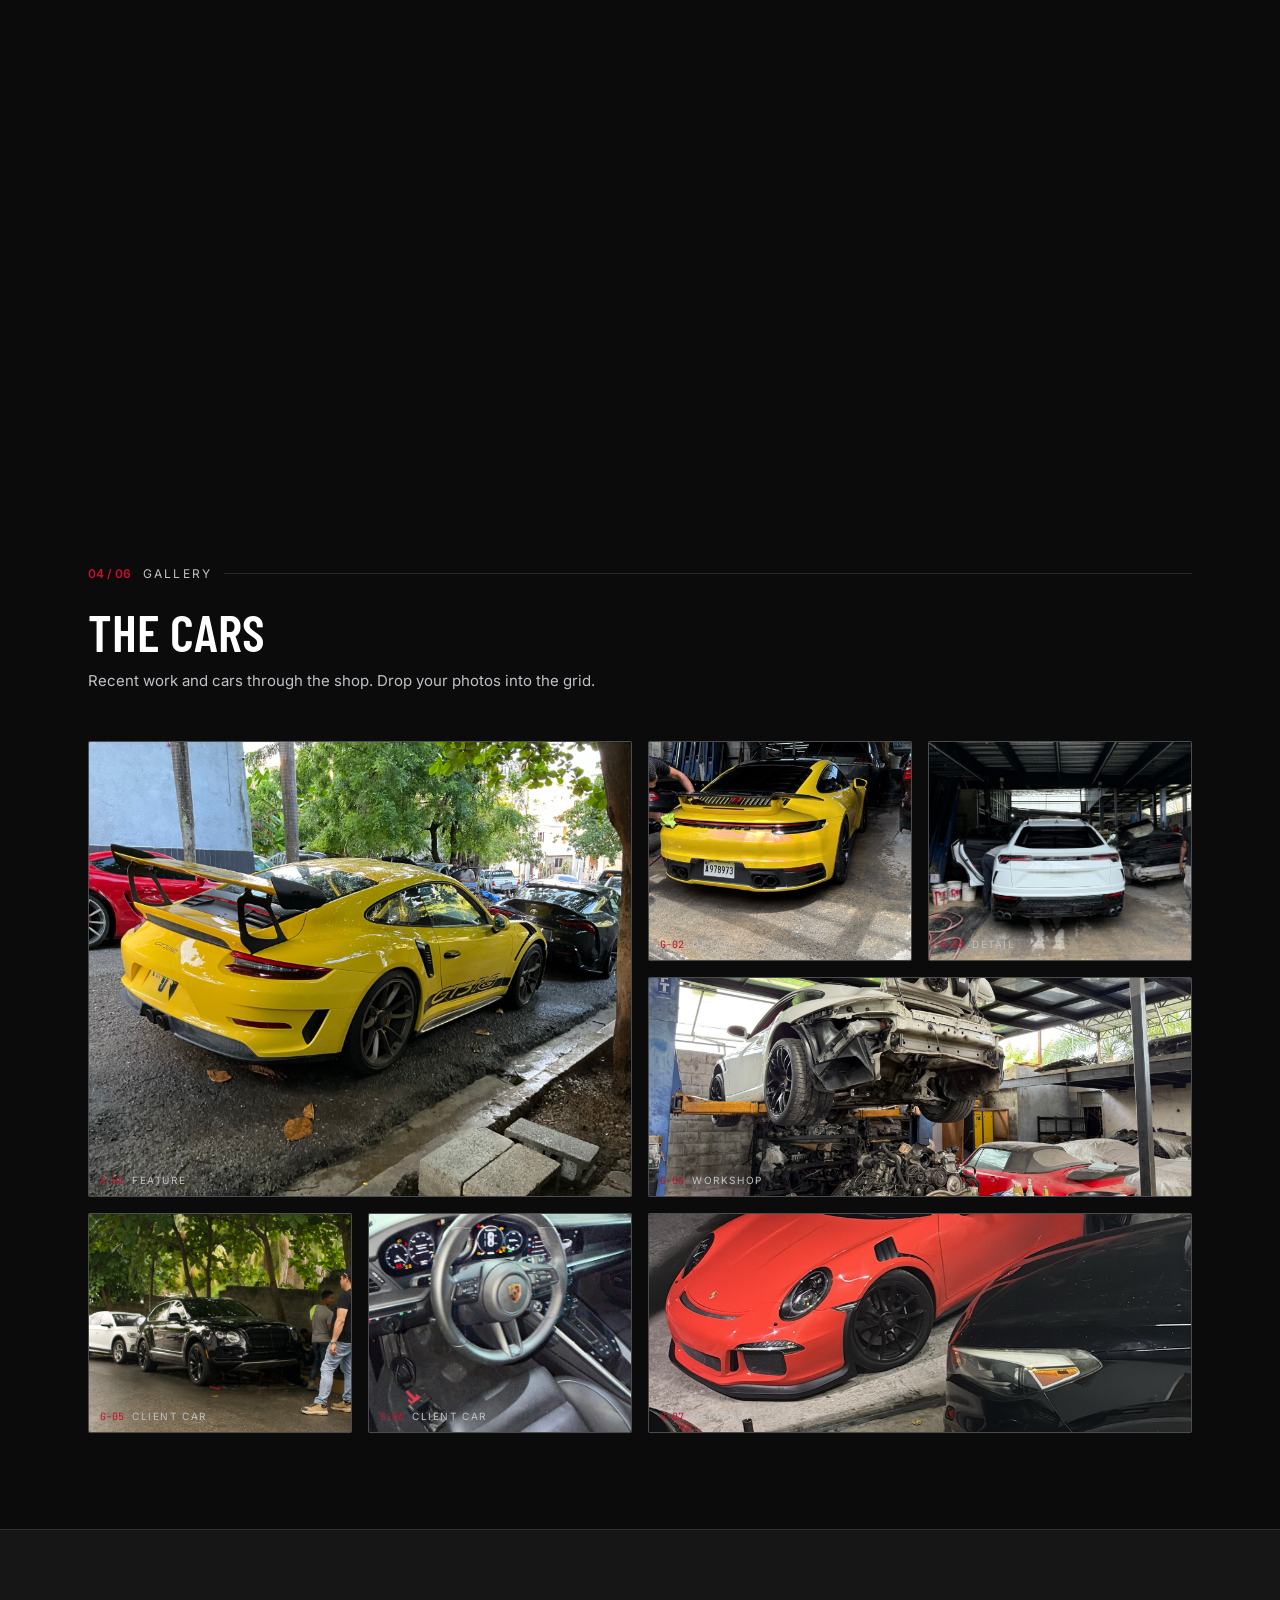
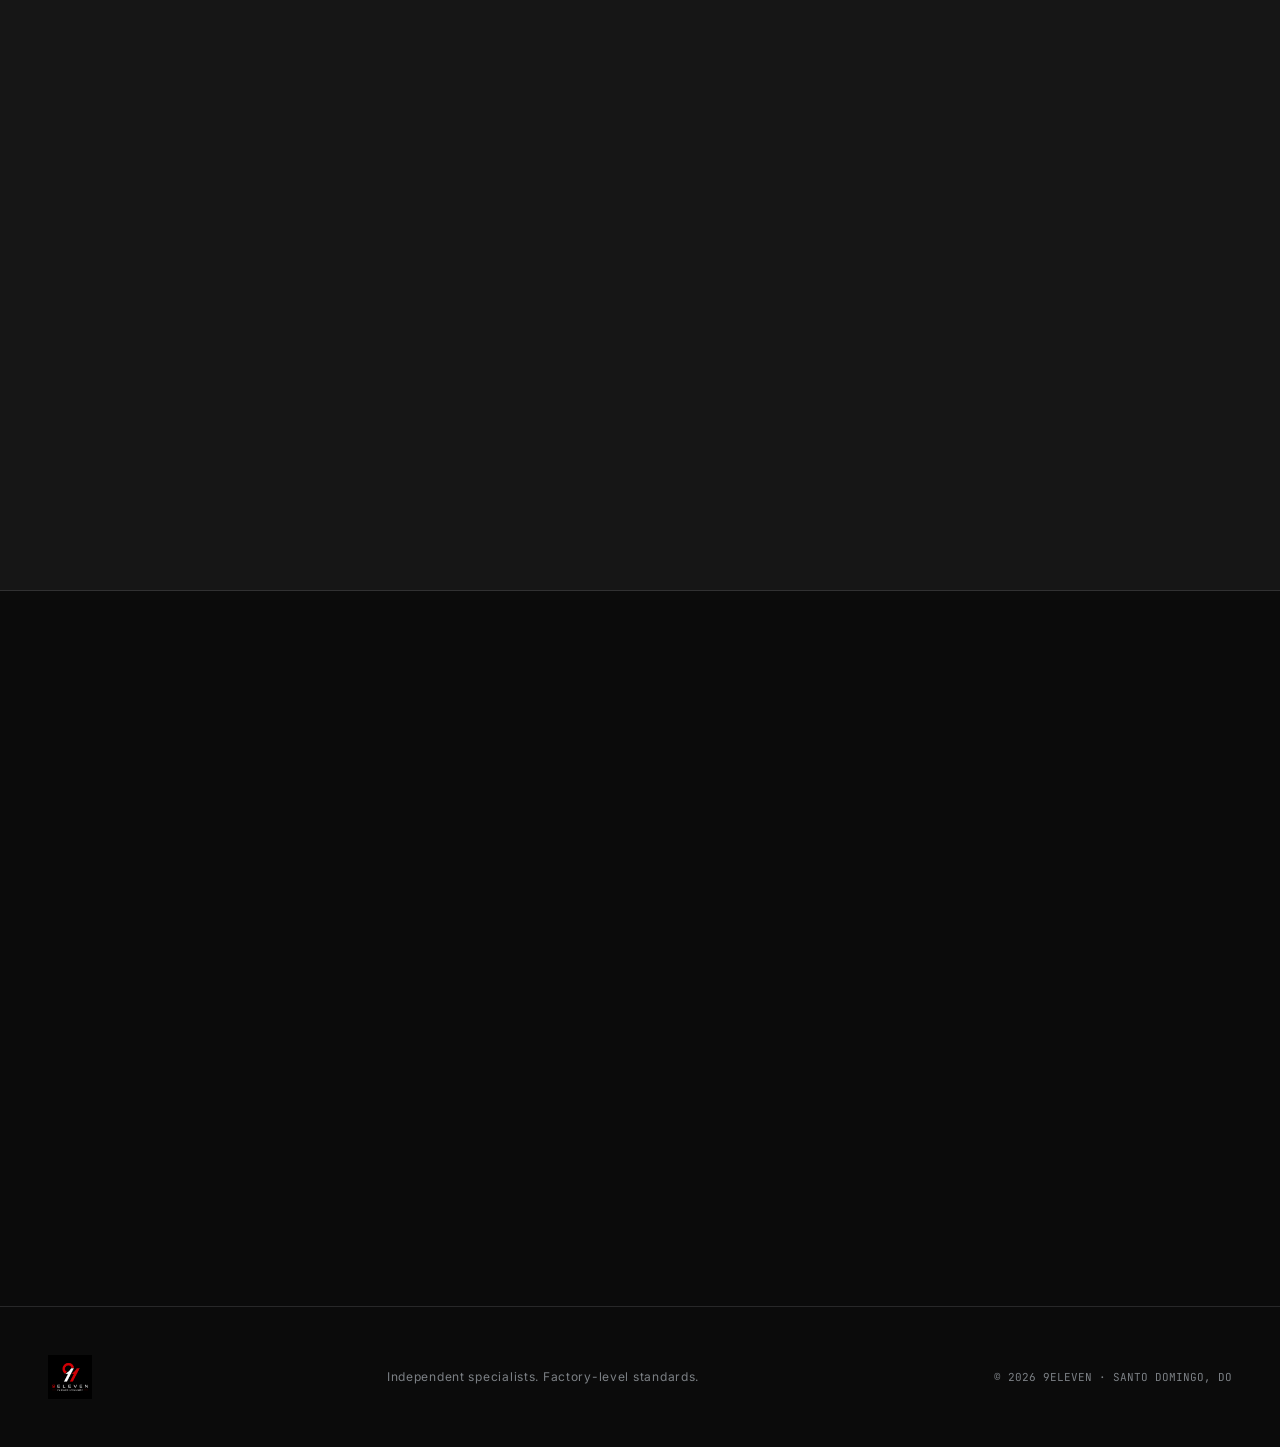
==== commit 8d97cf9a: "Make workshop Paintshop redirect tile a solid Guards Red block Drop the photo; full red (#C8102E) wi" ====
--- a/index.html
+++ b/index.html
@@ -6,7 +6,7 @@
 <title>9ELEVEN — Independent Porsche Specialist, Santo Domingo</title>
 <meta name="description" content="9Eleven is an independent Porsche workshop in Santo Domingo. Diagnostics, maintenance and performance for every air- and water-cooled Porsche.">
 <link rel="icon" href="assets/logo-mark-transparent.png">
-<link rel="stylesheet" href="styles.css?v=4">
+<link rel="stylesheet" href="styles.css?v=5">
 </head>
 <body>
 
@@ -211,6 +211,6 @@
 
 <div class="wa-toast" id="waToast"></div>
 
-<script src="script.js?v=11"></script>
+<script src="script.js?v=12"></script>
 </body>
 </html>
--- a/styles.css
+++ b/styles.css
@@ -185,19 +185,21 @@
 
 /* Workshop → Paintshop CTA tile (W-06) */
 .workshop-cta{display:block; color:inherit; cursor:pointer}
-.workshop-cta .img-slot{transition:border-color var(--duration-normal) var(--ease-standard)}
-.workshop-cta:hover .img-slot{border-color:color-mix(in srgb, var(--silver-metallic) 48%, transparent)}
+.workshop-cta .img-slot{
+  background:var(--red-guards); border-color:var(--red-guards);
+  transition:background var(--duration-normal) var(--ease-standard);
+}
+.workshop-cta:hover .img-slot{background:var(--red-guards-hover); border-color:var(--red-guards-hover)}
 .workshop-cta .cta-overlay{
-  position:absolute; inset:auto 0 0 0; z-index:3;
-  display:flex; align-items:flex-end;
-  padding:18px 20px; min-height:56%;
-  background:linear-gradient(180deg, rgba(11,11,11,0) 0%, rgba(11,11,11,0.55) 55%, rgba(11,11,11,0.9) 100%);
+  position:absolute; inset:0; z-index:3;
+  display:flex; align-items:center;
+  padding:18px 20px;
 }
 .workshop-cta .cta-title{
   font-family:var(--font-display); font-size:28px; font-weight:600; text-transform:uppercase;
   letter-spacing:0.02em; line-height:1; color:#fff;
 }
-.workshop-cta .cta-title .arrow{color:var(--red-guards); display:inline-block; transition:transform var(--duration-normal) var(--ease-standard)}
+.workshop-cta .cta-title .arrow{color:#fff; display:inline-block; transition:transform var(--duration-normal) var(--ease-standard)}
 .workshop-cta:hover .cta-title .arrow{transform:translateX(5px)}
 
 /* placeholder image slot */
